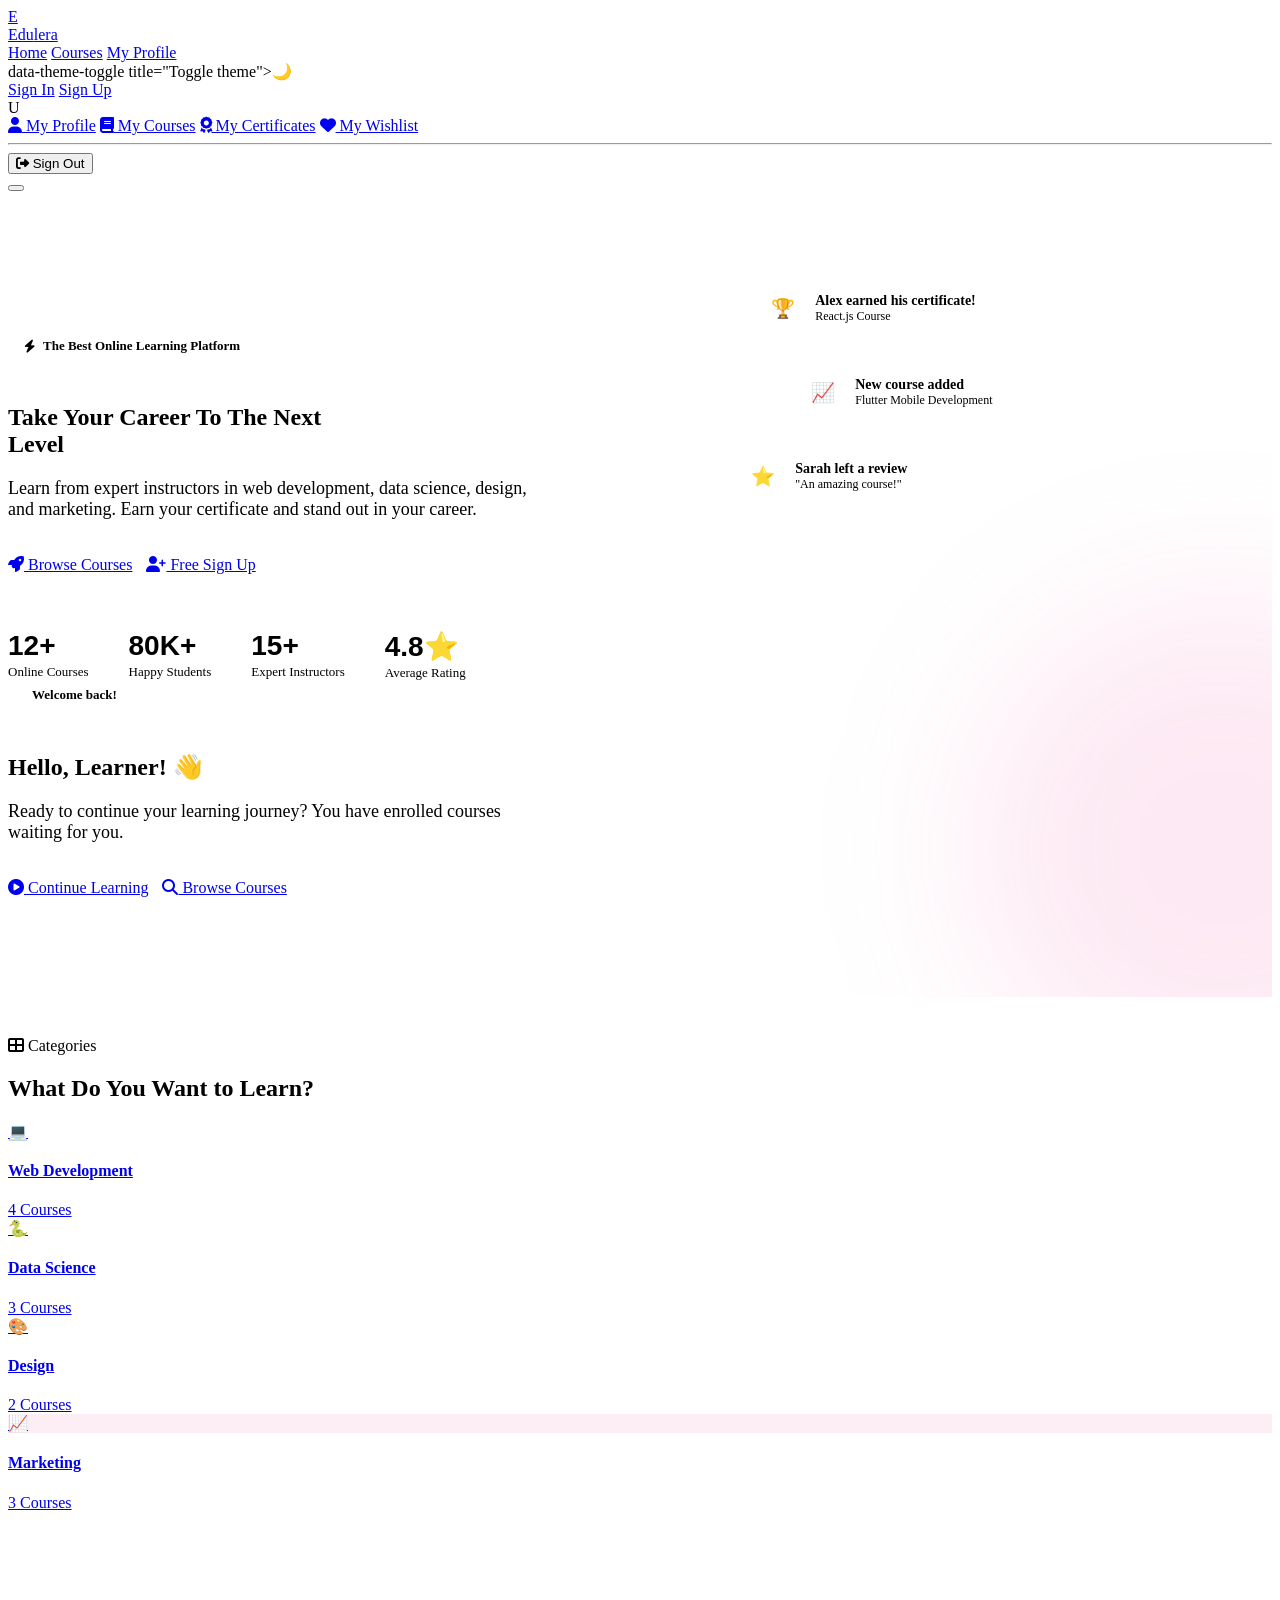
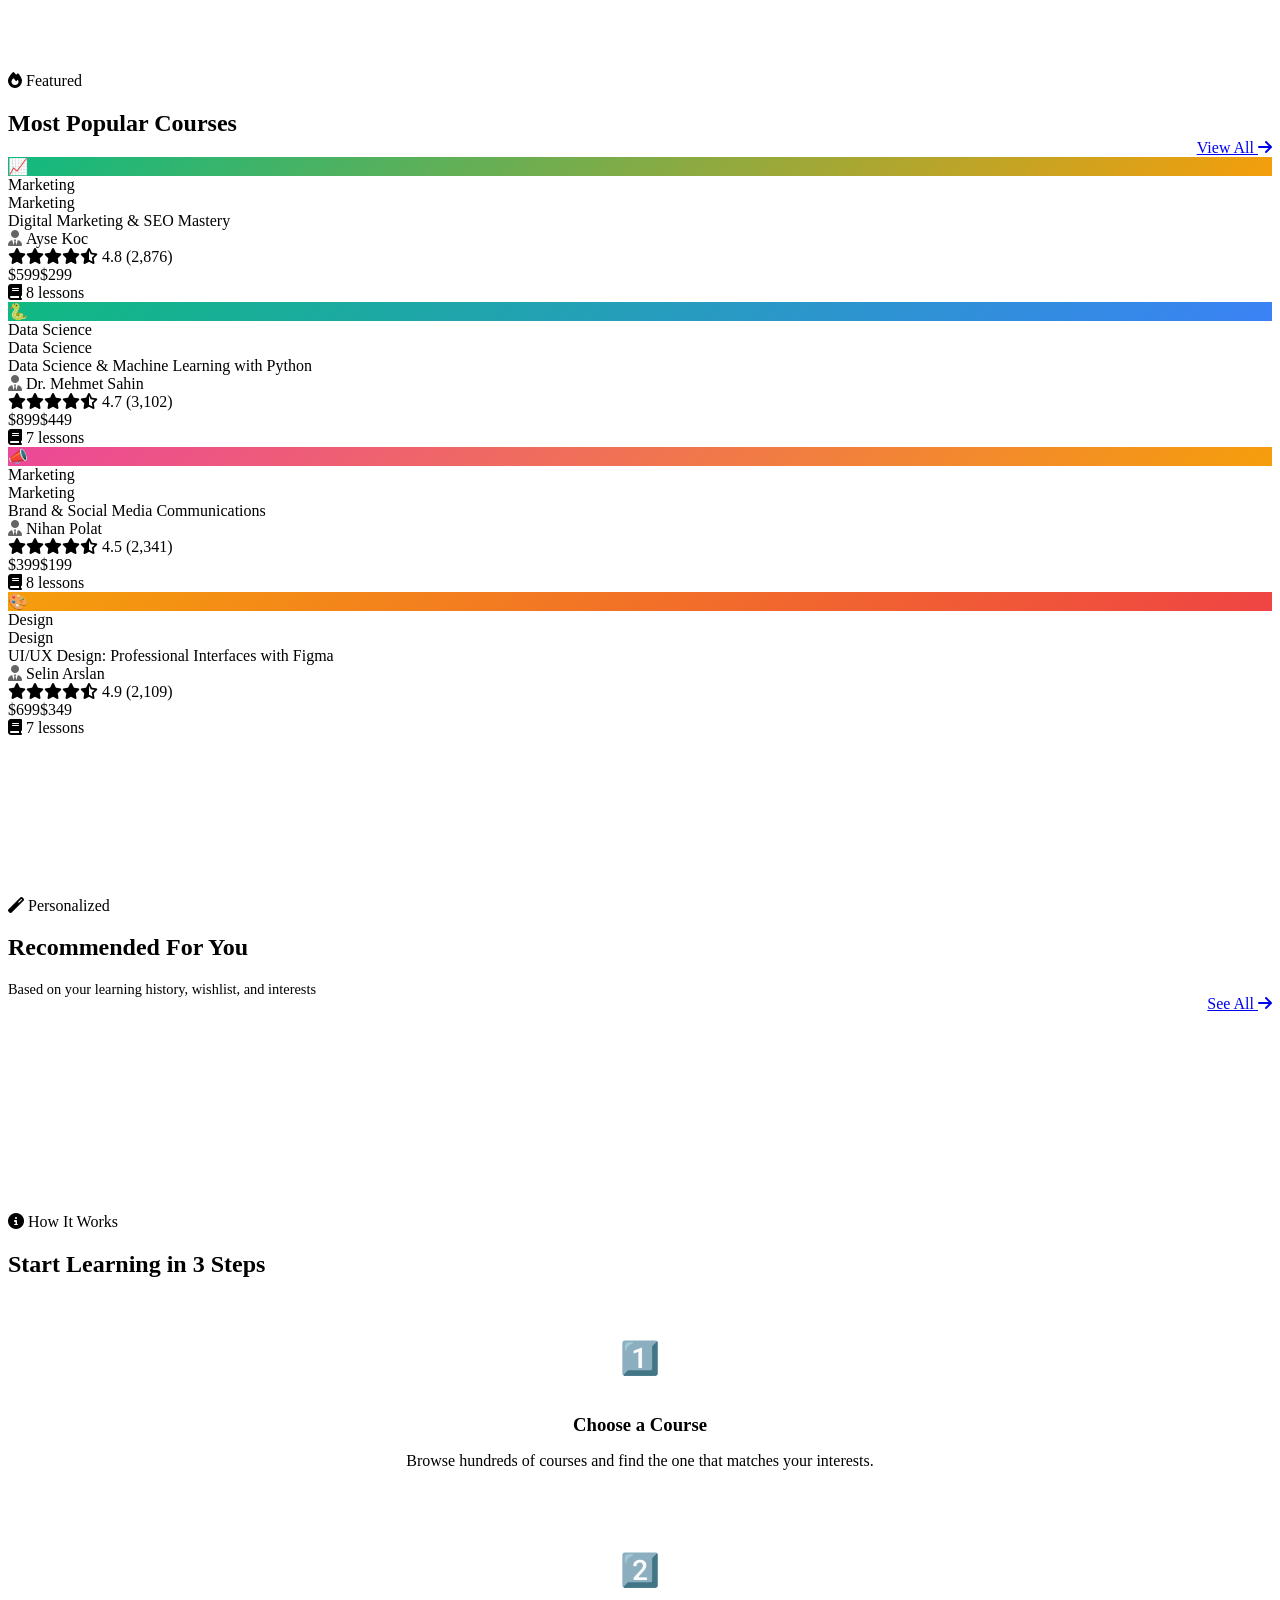
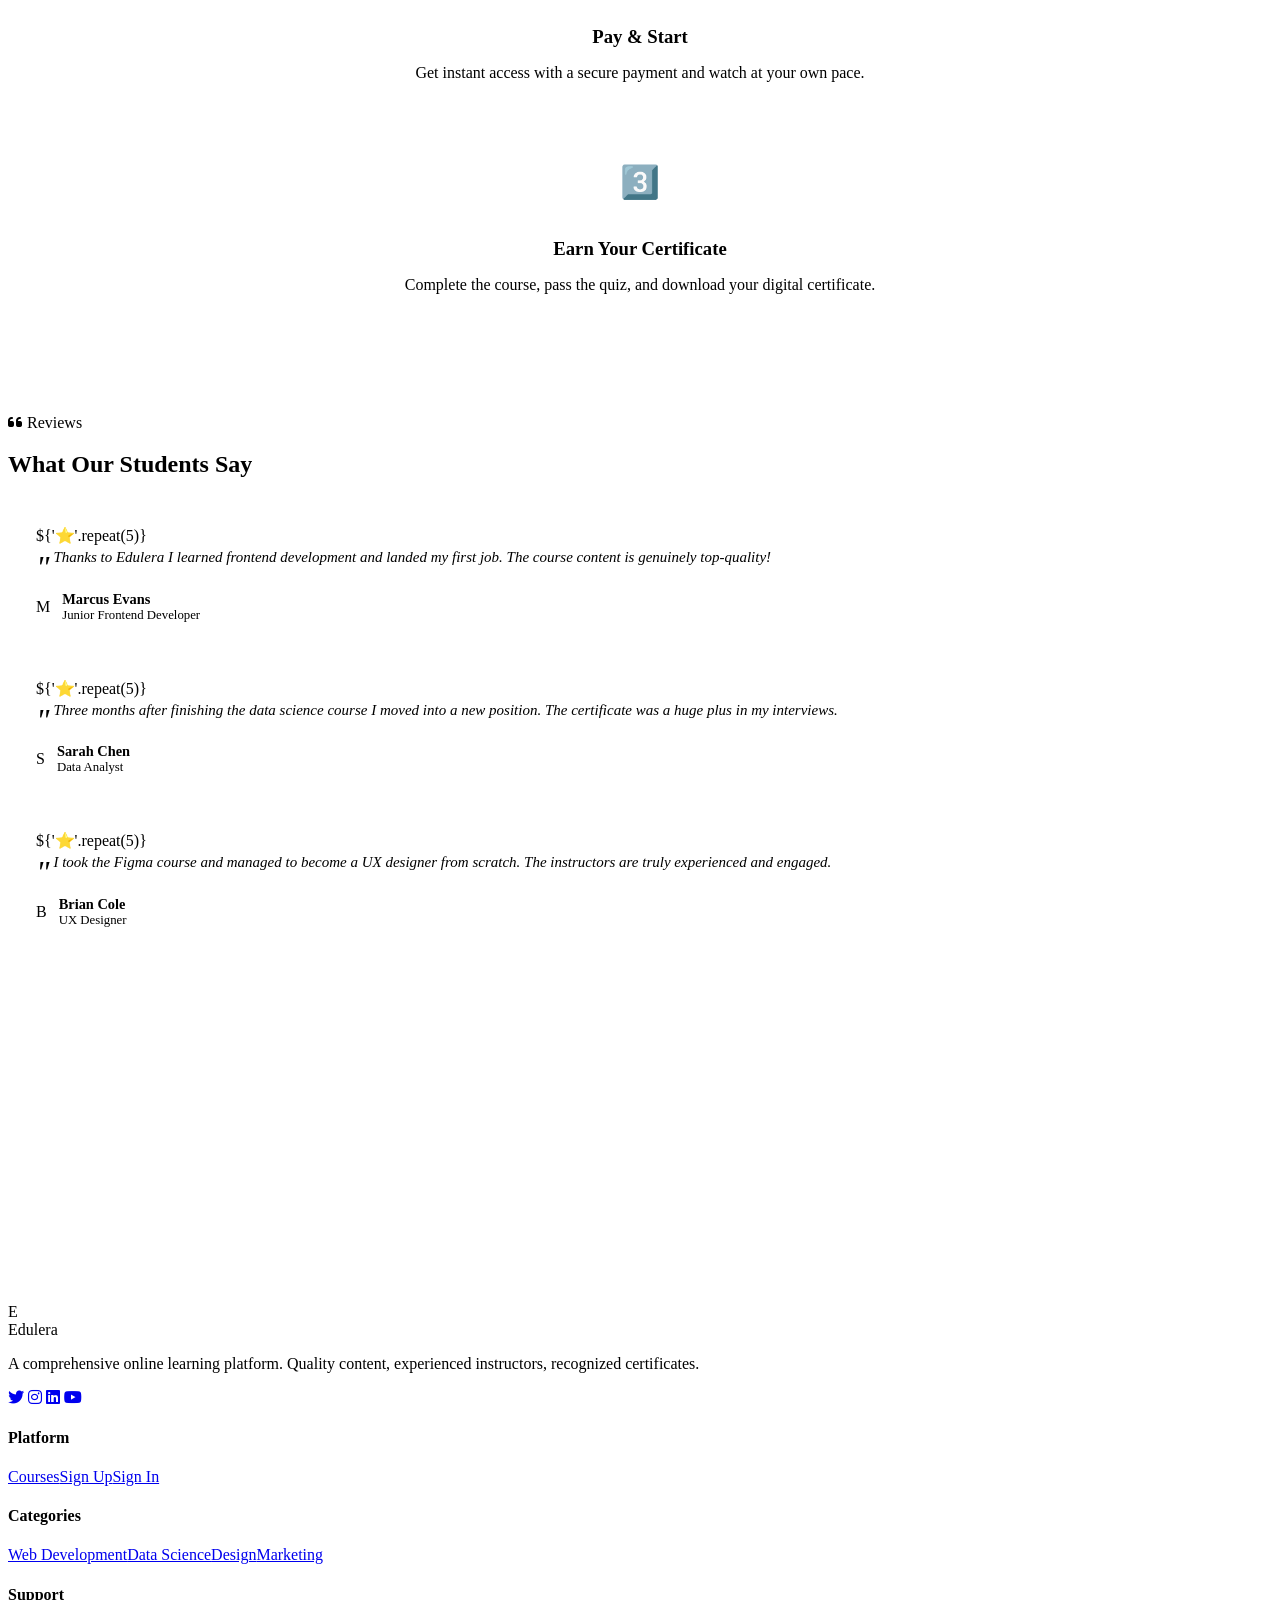
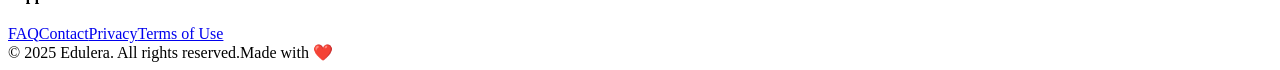
==== index.html @ 3b589ce9 "updatee" ====
﻿<!DOCTYPE html>
<html lang="en">

<head>
  <meta charset="UTF-8">
  <meta name="viewport" content="width=device-width,initial-scale=1">
  <title>Edulera — Online Learning Platform</title>
  <meta name="description"
    content="Discover thousands of online courses on Edulera. Web development, data science, design, and more.">
  <link rel="stylesheet" href="css/global.css">
  <link rel="stylesheet" href="css/components.css">
  <link rel="stylesheet" href="css/pages.css">
  <link rel="stylesheet" href="https://cdnjs.cloudflare.com/ajax/libs/font-awesome/6.5.0/css/all.min.css">
  <script src="js/theme.js"></script>
</head>

<body>
  <!-- NAVBAR -->
  <nav class="navbar">
    <div class="navbar-inner">
      <a href="index.html" class="navbar-logo">
        <div class="navbar-logo-icon">E</div><span class="navbar-logo-text">Edu<span>lera</span></span>
      </a>
      <div class="navbar-links" id="navbar-links">
        <a href="index.html" class="active">Home</a>
        <a href="catalog.html">Courses</a>
        <a href="profile.html">My Profile</a>
      </div>
      <div class="navbar-actions">
        <button class="nav-wishlist-btn" id="nav-wishlist-btn" title="My Wishlist" onclick="location.href='profile.html#wishlist'" style="display:none">
                        <i class="fas fa-heart"></i>
                        <span class="nav-wishlist-count" id="nav-wishlist-count">0</span>
                    </button>
                 data-theme-toggle title="Toggle theme"><span
            class="theme-toggle-icon">🌙</span></button>
        <div id="nav-guest" class="flex gap-2">
          <a href="login.html" class="btn btn-ghost btn-sm">Sign In</a>
          <a href="register.html" class="btn btn-primary btn-sm">Sign Up</a>
        </div>
        <div id="nav-user" class="hidden relative">
          <div class="navbar-avatar" id="nav-avatar-wrap"><span id="nav-avatar-text">U</span></div>
          <div class="navbar-dropdown" id="nav-dropdown">
            <a href="profile.html"><i class="fas fa-user"></i> My Profile</a>
            <a href="profile.html"><i class="fas fa-book"></i> My Courses</a>
            <a href="profile.html"><i class="fas fa-award"></i> My Certificates</a>
            <a href="profile.html#wishlist"><i class="fas fa-heart"></i> My Wishlist</a>
            <hr>
            <button id="nav-logout"><i class="fas fa-sign-out-alt"></i> Sign Out</button>
          </div>
        </div>
        <button class="hamburger" id="hamburger"><span></span><span></span><span></span></button>
      </div>
    </div>
  </nav>

  <!-- HERO -->
  <section class="hero hero-gradient">
    <div class="hero-bg-1"></div>
    <div class="hero-bg-2"></div>
    <div class="container">
      <!-- Guest hero -->
      <div class="hero-content animate-fadeInUp" id="hero-guest">
        <div class="hero-badge"><i class="fas fa-bolt"></i> The Best Online Learning Platform</div>
        <h1>Take Your Career <span class="text-gradient">To The Next</span><br>Level</h1>
        <p>Learn from expert instructors in web development, data science, design, and marketing.
          Earn your certificate and stand out in your career.</p>
        <div class="hero-actions">
          <a href="catalog.html" class="btn btn-primary btn-xl"><i class="fas fa-rocket"></i> Browse Courses</a>
          <a href="register.html" class="btn btn-outline btn-xl"><i class="fas fa-user-plus"></i> Free Sign Up</a>
        </div>
        <div class="hero-stats">
          <div class="hero-stat-item">
            <div class="hero-stat-num">12+</div>
            <div class="hero-stat-label">Online Courses</div>
          </div>
          <div class="hero-stat-item">
            <div class="hero-stat-num">80K+</div>
            <div class="hero-stat-label">Happy Students</div>
          </div>
          <div class="hero-stat-item">
            <div class="hero-stat-num">15+</div>
            <div class="hero-stat-label">Expert Instructors</div>
          </div>
          <div class="hero-stat-item">
            <div class="hero-stat-num">4.8⭐</div>
            <div class="hero-stat-label">Average Rating</div>
          </div>
        </div>
      </div>
      <!-- Logged-in user dashboard hero -->
      <div class="hero-content animate-fadeInUp hidden" id="hero-user">
        <div class="hero-badge"><i class="fas fa-hand-wave"></i> Welcome back!</div>
        <h1>Hello, <span class="text-gradient" id="hero-user-name">Learner</span>! 👋</h1>
        <p id="hero-user-subtitle">Ready to continue your learning journey? You have enrolled courses waiting for you.</p>
        <div class="hero-actions">
          <a href="profile.html" class="btn btn-primary btn-xl"><i class="fas fa-play-circle"></i> Continue Learning</a>
          <a href="catalog.html" class="btn btn-outline btn-xl"><i class="fas fa-search"></i> Browse Courses</a>
        </div>
        <!-- Continue learning strip -->
        <div id="continue-learning-strip" style="display:none;margin-top:32px;background:rgba(255,255,255,0.06);border:1px solid rgba(255,255,255,0.12);border-radius:var(--radius-lg);padding:16px 20px">
          <div style="font-size:.8rem;font-weight:700;color:rgba(255,255,255,.6);text-transform:uppercase;letter-spacing:1px;margin-bottom:12px"><i class="fas fa-history"></i> Continue Where You Left Off</div>
          <div id="continue-learning-list" style="display:flex;gap:12px;flex-wrap:wrap"></div>
        </div>
      </div>
      <div class="hero-visual">
        <div class="hero-card-float glass animate-float" style="margin-left:40px">
          <div class="hcf-icon" style="background:var(--success-soft)">🏆</div>
          <div>
            <div class="hcf-title">Alex earned his certificate!</div>
            <div class="hcf-sub">React.js Course</div>
          </div>
        </div>
        <div class="hero-card-float glass" style="margin-left:80px">
          <div class="hcf-icon" style="background:var(--accent-soft)">📈</div>
          <div>
            <div class="hcf-title">New course added</div>
            <div class="hcf-sub">Flutter Mobile Development</div>
          </div>
        </div>
        <div class="hero-card-float glass" style="margin-left:20px">
          <div class="hcf-icon" style="background:var(--warning-soft)">⭐</div>
          <div>
            <div class="hcf-title">Sarah left a review</div>
            <div class="hcf-sub">"An amazing course!"</div>
          </div>
        </div>
      </div>
    </div>
  </section>

  <!-- CATEGORIES -->
  <section style="padding:40px 0 80px">
    <div class="container">
      <div class="section-header center">
        <div class="section-label"><i class="fas fa-th-large"></i> Categories</div>
        <h2 class="section-title">What Do You Want to Learn?</h2>
      </div>
      <div class="grid-4">
        <a href="catalog.html?cat=Web+Development" class="cat-card">
          <div class="cat-icon" style="background:var(--info-soft)">💻</div>
          <h4>Web Development</h4>
          <span>4 Courses</span>
        </a>
        <a href="catalog.html?cat=Data+Science" class="cat-card">
          <div class="cat-icon" style="background:var(--success-soft)">🐍</div>
          <h4>Data Science</h4>
          <span>3 Courses</span>
        </a>
        <a href="catalog.html?cat=Design" class="cat-card">
          <div class="cat-icon" style="background:var(--warning-soft)">🎨</div>
          <h4>Design</h4>
          <span>2 Courses</span>
        </a>
        <a href="catalog.html?cat=Marketing" class="cat-card">
          <div class="cat-icon" style="background:rgba(219,39,119,0.08)">📈</div>
          <h4>Marketing</h4>
          <span>3 Courses</span>
        </a>
      </div>
    </div>
  </section>

  <!-- FEATURED COURSES -->
  <section style="background:var(--bg-secondary);padding:80px 0">
    <div class="container">
      <div class="section-header"
        style="display:flex;justify-content:space-between;align-items:flex-end;flex-wrap:wrap;gap:16px">
        <div>
          <div class="section-label"><i class="fas fa-fire"></i> Featured</div>
          <h2 class="section-title">Most Popular Courses</h2>
        </div>
        <a href="catalog.html" class="btn btn-outline">View All <i class="fas fa-arrow-right"></i></a>
      </div>
      <div class="grid-4" id="featured-grid"></div>
    </div>
  </section>

  <!-- RECOMMENDATIONS (only logged in) -->
  <section id="rec-section" class="hidden" style="background:var(--bg-secondary);padding:80px 0">
    <div class="container">
      <div class="section-header" style="display:flex;justify-content:space-between;align-items:flex-end;flex-wrap:wrap;gap:16px;margin-bottom:40px">
        <div>
          <div class="section-label"><i class="fas fa-magic"></i> Personalized</div>
          <h2 class="section-title">Recommended For You</h2>
          <p style="font-size:.9rem;color:var(--text-muted);margin-top:4px">Based on your learning history, wishlist, and interests</p>
        </div>
        <a href="profile.html#recs" class="btn btn-outline">See All <i class="fas fa-arrow-right"></i></a>
      </div>
      <div class="grid-3" id="rec-grid"></div>
    </div>
  </section>

  <!-- HOW IT WORKS -->
  <section style="background:var(--bg-secondary);padding:80px 0">
    <div class="container">
      <div class="section-header center">
        <div class="section-label"><i class="fas fa-info-circle"></i> How It Works</div>
        <h2 class="section-title">Start Learning in 3 Steps</h2>
      </div>
      <div class="grid-3">
        <div style="text-align:center;padding:24px">
          <div
            style="width:72px;height:72px;border-radius:var(--radius-xl);background:var(--accent-soft);display:flex;align-items:center;justify-content:center;font-size:2rem;margin:0 auto 20px">
            1️⃣</div>
          <h3 style="margin-bottom:8px">Choose a Course</h3>
          <p>Browse hundreds of courses and find the one that matches your interests.</p>
        </div>
        <div style="text-align:center;padding:24px">
          <div
            style="width:72px;height:72px;border-radius:var(--radius-xl);background:var(--success-soft);display:flex;align-items:center;justify-content:center;font-size:2rem;margin:0 auto 20px">
            2️⃣</div>
          <h3 style="margin-bottom:8px">Pay &amp; Start</h3>
          <p>Get instant access with a secure payment and watch at your own pace.</p>
        </div>
        <div style="text-align:center;padding:24px">
          <div
            style="width:72px;height:72px;border-radius:var(--radius-xl);background:var(--warning-soft);display:flex;align-items:center;justify-content:center;font-size:2rem;margin:0 auto 20px">
            3️⃣</div>
          <h3 style="margin-bottom:8px">Earn Your Certificate</h3>
          <p>Complete the course, pass the quiz, and download your digital certificate.</p>
        </div>
      </div>
    </div>
  </section>

  <!-- TESTIMONIALS -->
  <section>
    <div class="container">
      <div class="section-header center">
        <div class="section-label"><i class="fas fa-quote-left"></i> Reviews</div>
        <h2 class="section-title">What Our Students Say</h2>
      </div>
      <div class="grid-3">
        <div class="testimonial-card">
          <div class="stars mb-4">${'⭐'.repeat(5)}</div>
          <div class="testimonial-text">Thanks to Edulera I learned frontend development and landed my first job. The course content is genuinely top-quality!</div>
          <div class="testimonial-author">
            <div class="avatar avatar-sm" style="background:linear-gradient(135deg,var(--accent-600),var(--accent-400))">M</div>
            <div>
              <div class="testimonial-name">Marcus Evans</div>
              <div class="testimonial-role">Junior Frontend Developer</div>
            </div>
          </div>
        </div>
        <div class="testimonial-card">
          <div class="stars mb-4">${'⭐'.repeat(5)}</div>
          <div class="testimonial-text">Three months after finishing the data science course I moved into a new position. The certificate was a huge plus in my interviews.</div>
          <div class="testimonial-author">
            <div class="avatar avatar-sm" style="background:linear-gradient(135deg,var(--success),var(--info))">S</div>
            <div>
              <div class="testimonial-name">Sarah Chen</div>
              <div class="testimonial-role">Data Analyst</div>
            </div>
          </div>
        </div>
        <div class="testimonial-card">
          <div class="stars mb-4">${'⭐'.repeat(5)}</div>
          <div class="testimonial-text">I took the Figma course and managed to become a UX designer from scratch. The instructors are truly experienced and engaged.</div>
          <div class="testimonial-author">
            <div class="avatar avatar-sm" style="background:linear-gradient(135deg,var(--warning),var(--danger))">B</div>
            <div>
              <div class="testimonial-name">Brian Cole</div>
              <div class="testimonial-role">UX Designer</div>
            </div>
          </div>
        </div>
      </div>
    </div>
  </section>

  <!-- CTA -->
  <div class="container">
    <div class="cta-section">
      <h2>Start Learning Today!</h2>
      <p>Sign up for free and explore courses tailored to your interests.</p>
      <div style="display:flex;gap:16px;justify-content:center;flex-wrap:wrap">
        <a href="register.html" class="btn btn-ghost btn-lg"><i class="fas fa-user-plus"></i> Free Sign Up</a>
        <a href="catalog.html" class="btn btn-lg"
          style="background:rgba(255,255,255,0.2);color:#fff;border:2px solid rgba(255,255,255,0.4)"><i
            class="fas fa-search"></i> Browse Courses</a>
      </div>
    </div>
  </div>

  <!-- FOOTER -->
  <footer>
    <div class="container">
      <div class="footer-grid">
        <div class="footer-brand">
          <div class="footer-logo">
            <div class="footer-logo-icon">E</div>
            <div class="footer-logo-text">Edu<span>lera</span></div>
          </div>
          <p>A comprehensive online learning platform. Quality content, experienced instructors, recognized certificates.</p>
          <div class="footer-social">
            <a href="#"><i class="fab fa-twitter"></i></a>
            <a href="#"><i class="fab fa-instagram"></i></a>
            <a href="#"><i class="fab fa-linkedin"></i></a>
            <a href="#"><i class="fab fa-youtube"></i></a>
          </div>
        </div>
        <div class="footer-col">
          <h4>Platform</h4><a href="catalog.html">Courses</a><a href="register.html">Sign Up</a><a
            href="login.html">Sign In</a>
        </div>
        <div class="footer-col">
          <h4>Categories</h4><a href="catalog.html">Web Development</a><a href="catalog.html">Data Science</a><a
            href="catalog.html">Design</a><a href="catalog.html">Marketing</a>
        </div>
        <div class="footer-col">
          <h4>Support</h4><a href="#">FAQ</a><a href="#">Contact</a><a href="#">Privacy</a><a href="#">Terms of Use</a>
        </div>
      </div>
      <div class="footer-bottom"><span>© 2025 Edulera. All rights reserved.</span><span>Made with ❤️</span></div>
    </div>
  </footer>

  <script src="js/data.js"></script>
  <script src="js/auth.js"></script>
  <script>
    document.addEventListener('DOMContentLoaded', function () {
      LHAuth.initNavbar();
      const user = LHAuth.getCurrentUser();
      const courses = LHData.getAllCourses();

      // ── Hero: personalized vs guest ──────────────────────────────────
      const heroGuest = document.getElementById('hero-guest');
      const heroUser  = document.getElementById('hero-user');
      if (user && heroGuest && heroUser) {
        heroGuest.classList.add('hidden');
        heroUser.classList.remove('hidden');
        const nameEl = document.getElementById('hero-user-name');
        if (nameEl) nameEl.textContent = user.name.split(' ')[0];
        const enrolled = LHData.getEnrollments(user.id);
        const subEl = document.getElementById('hero-user-subtitle');
        if (subEl) {
          if (enrolled.length > 0) {
            subEl.textContent = `You have ${enrolled.length} enrolled course${enrolled.length > 1 ? 's' : ''}. Keep up the great work!`;
          } else {
            subEl.textContent = 'Start your learning journey — browse our courses and enroll today!';
          }
        }
        // Continue learning strip
        if (enrolled.length > 0) {
          const strip = document.getElementById('continue-learning-strip');
          const list  = document.getElementById('continue-learning-list');
          if (strip && list) {
            strip.style.display = '';
            const recentEnrolled = enrolled.slice(0, 3).map(cid => LHData.getCourse(cid)).filter(Boolean);
            list.innerHTML = recentEnrolled.map(c => {
              const prog = LHData.getProgress(user.id, c.id);
              const pct  = prog && c.lessons.length ? Math.round(prog.completedLessons.length / c.lessons.length * 100) : 0;
              return `<a href="player.html?id=${c.id}" style="display:flex;align-items:center;gap:10px;background:rgba(255,255,255,.08);border:1px solid rgba(255,255,255,.12);border-radius:var(--radius-md);padding:10px 14px;text-decoration:none;color:inherit;flex:1;min-width:180px;max-width:260px;transition:background .2s" onmouseover="this.style.background='rgba(255,255,255,.14)'" onmouseout="this.style.background='rgba(255,255,255,.08)'">
                <div style="width:38px;height:38px;border-radius:var(--radius-sm);background:${c.gradient};display:flex;align-items:center;justify-content:center;font-size:1.2rem;flex-shrink:0">${c.emoji}</div>
                <div style="flex:1;min-width:0">
                  <div style="font-size:.8rem;font-weight:700;white-space:nowrap;overflow:hidden;text-overflow:ellipsis">${c.title}</div>
                  <div style="margin-top:5px;height:4px;background:rgba(255,255,255,.15);border-radius:99px">
                    <div style="width:${pct}%;height:100%;background:var(--success);border-radius:99px"></div>
                  </div>
                  <div style="font-size:.7rem;color:rgba(255,255,255,.5);margin-top:3px">${pct}% complete</div>
                </div>
              </a>`;
            }).join('');
          }
        }
      }

      // ── Featured courses (top 4 by students) ───────────────────────
      const featured = [...courses].sort((a, b) => b.students - a.students).slice(0, 4);
      const grid = document.getElementById('featured-grid');
      if (grid) grid.innerHTML = featured.map(c => `
    <div class="card course-card" onclick="location.href='course-detail.html?id=${c.id}'" style="cursor:pointer">
      <div class="course-card-thumb">
        <div class="course-card-thumb-grad" style="background:${c.gradient}">${c.emoji}</div>
        <span class="course-card-badge">${c.category}</span>
      </div>
      <div class="course-card-body">
        <div class="course-card-cat">${c.category}</div>
        <div class="course-card-title">${c.title}</div>
        <div class="course-card-instructor"><i class="fas fa-user-tie" style="margin-right:4px;opacity:.6"></i>${c.instructor}</div>
        <div class="rating-row mt-2">
          <span class="stars">${LHData.starHTML(c.rating)}</span>
          <span class="rating-val">${c.rating}</span>
          <span class="rating-count">(${c.ratingCount.toLocaleString('en')})</span>
        </div>
        <div class="course-card-footer">
          <div class="course-card-price"><span class="old-price">$${c.oldPrice}</span>$${c.price}</div>
          <div class="badge badge-accent"><i class="fas fa-book"></i> ${c.lessons.length} lessons</div>
        </div>
      </div>
    </div>`).join('');

      // ── Recommendations — FR-15 ─────────────────────────────────────
      const recSection = document.getElementById('rec-section');
      const recGrid = document.getElementById('rec-grid');
      if (user && recSection && recGrid) {
        const recs = LHData.getRecommendations(user.id).slice(0, 3);
        if (recs.length) {
          recSection.classList.remove('hidden');
          recGrid.innerHTML = recs.map(c => `
        <div class="card course-card" onclick="location.href='course-detail.html?id=${c.id}'" style="cursor:pointer">
          <div class="course-card-thumb">
            <div class="course-card-thumb-grad" style="background:${c.gradient}">${c.emoji}</div>
            <span class="course-card-badge">${c.category}</span>
          </div>
          <div class="course-card-body">
            <div class="course-card-cat">${c.category}</div>
            <div class="course-card-title">${c.title}</div>
            <div class="course-card-instructor"><i class="fas fa-user-tie" style="margin-right:4px;opacity:.6"></i>${c.instructor}</div>
            <div class="rating-row mt-2">
              <span class="stars">${LHData.starHTML(c.rating)}</span>
              <span class="rating-val">${c.rating}</span>
            </div>
            <div class="course-card-footer">
              <div class="course-card-price"><span class="old-price">$${c.oldPrice}</span>$${c.price}</div>
            </div>
            ${c._reason ? `<div class="rec-reason-tag"><i class="fas fa-magic"></i> ${c._reason}</div>` : ''}
          </div>
        </div>`).join('');
        }
      }

      // ── Nav wishlist badge ──────────────────────────────────────────
      if (user) {
        const wlCount = LHData.getWishlist(user.id).length;
        const wlBadge = document.getElementById('nav-wishlist-count');
        if (wlBadge && wlCount > 0) { wlBadge.textContent = wlCount; wlBadge.classList.add('show'); }
      }
    });
  </script>

</body>

</html>
---- css/pages.css ----
/* ============================================================
   PAGE STYLES — all pages combined
   ============================================================ */

/* ===== AUTH PAGES ===== */
.auth-page {
    min-height: 100vh;
    display: flex;
    align-items: center;
    justify-content: center;
    padding: 24px;
}

.auth-bg {
    position: fixed;
    inset: 0;
    z-index: -1;
    background: radial-gradient(ellipse 70% 70% at 20% 50%, var(--accent-glow) 0%, transparent 60%),
        radial-gradient(ellipse 60% 60% at 80% 80%, rgba(236, 72, 153, 0.15) 0%, transparent 60%),
        var(--bg-primary);
}

.auth-card {
    width: 100%;
    max-width: 460px;
    background: var(--bg-card);
    border: 1px solid var(--border-color);
    border-radius: var(--radius-xl);
    box-shadow: var(--shadow-xl);
    padding: 40px;
}

.auth-logo {
    display: flex;
    align-items: center;
    gap: 10px;
    text-decoration: none;
    margin-bottom: 32px;
    justify-content: center;
}

.auth-logo-icon {
    width: 42px;
    height: 42px;
    border-radius: 11px;
    background: linear-gradient(135deg, #6c2bff, #ec4899);
    display: flex;
    align-items: center;
    justify-content: center;
    color: #fff;
    font-weight: 800;
    font-size: 1.2rem;
}

.auth-logo-text {
    font-family: 'Poppins', sans-serif;
    font-weight: 800;
    font-size: 1.375rem;
    color: var(--text-primary);
}

.auth-logo-text span {
    color: var(--accent-500);
}

.auth-title {
    font-size: 1.625rem;
    text-align: center;
    margin-bottom: 6px;
}

.auth-subtitle {
    text-align: center;
    color: var(--text-muted);
    font-size: 0.9rem;
    margin-bottom: 32px;
}

.auth-form {
    display: flex;
    flex-direction: column;
    gap: 18px;
}

.auth-footer {
    text-align: center;
    margin-top: 20px;
    font-size: 0.875rem;
    color: var(--text-muted);
}

.auth-footer a {
    color: var(--accent-500);
    font-weight: 600;
}

.auth-divider {
    position: relative;
    text-align: center;
    margin: 4px 0;
}

.auth-divider::before {
    content: '';
    position: absolute;
    left: 0;
    right: 0;
    top: 50%;
    height: 1px;
    background: var(--border-color);
}

.auth-divider span {
    position: relative;
    background: var(--bg-card);
    padding: 0 12px;
    font-size: 0.8rem;
    color: var(--text-muted);
}

.interests-grid {
    display: grid;
    grid-template-columns: 1fr 1fr;
    gap: 8px;
}

.interest-chip {
    display: flex;
    align-items: center;
    gap: 8px;
    padding: 10px 14px;
    border: 1.5px solid var(--border-color);
    border-radius: var(--radius-md);
    cursor: pointer;
    transition: all 0.2s;
    font-size: 0.875rem;
    color: var(--text-secondary);
}

.interest-chip:hover {
    border-color: var(--accent-500);
    color: var(--accent-500);
    background: var(--accent-soft);
}

.interest-chip.selected,
.interest-chip input:checked~* {
    border-color: var(--accent-500);
    background: var(--accent-soft);
    color: var(--accent-500);
    font-weight: 600;
}

.interest-chip input {
    display: none;
}

/* ===== HERO (HOME) ===== */
.hero {
    padding: 140px 0 100px;
    position: relative;
    overflow: hidden;
}

.hero-bg-1 {
    position: absolute;
    top: -100px;
    left: -200px;
    width: 600px;
    height: 600px;
    border-radius: 50%;
    background: var(--accent-glow);
    filter: blur(80px);
}

.hero-bg-2 {
    position: absolute;
    bottom: -100px;
    right: -200px;
    width: 500px;
    height: 500px;
    border-radius: 50%;
    background: rgba(236, 72, 153, 0.12);
    filter: blur(80px);
}

.hero-content {
    position: relative;
    z-index: 1;
    max-width: 680px;
}

.hero-badge {
    display: inline-flex;
    align-items: center;
    gap: 8px;
    background: var(--accent-soft);
    border: 1px solid var(--accent-glow);
    border-radius: var(--radius-full);
    padding: 6px 16px;
    font-size: 0.8125rem;
    font-weight: 600;
    color: var(--accent-500);
    margin-bottom: 24px;
}

.hero h1 {
    margin-bottom: 20px;
}

.hero p {
    font-size: 1.125rem;
    max-width: 540px;
    margin-bottom: 36px;
}

.hero-actions {
    display: flex;
    gap: 14px;
    flex-wrap: wrap;
}

.hero-stats {
    display: flex;
    gap: 40px;
    margin-top: 56px;
}

.hero-stat-item {
    display: flex;
    flex-direction: column;
    gap: 2px;
}

.hero-stat-num {
    font-family: 'Poppins', sans-serif;
    font-size: 1.75rem;
    font-weight: 800;
    color: var(--text-primary);
}

.hero-stat-label {
    font-size: 0.8125rem;
    color: var(--text-muted);
}

.hero-visual {
    position: absolute;
    right: 0;
    top: 80px;
    width: 45%;
    z-index: 1;
    display: flex;
    flex-direction: column;
    gap: 12px;
}

.hero-card-float {
    background: var(--bg-card);
    border: 1px solid var(--border-color);
    border-radius: var(--radius-lg);
    padding: 16px 20px;
    box-shadow: var(--shadow-lg);
    display: flex;
    align-items: center;
    gap: 12px;
}

.hero-card-float .hcf-icon {
    width: 40px;
    height: 40px;
    border-radius: var(--radius-sm);
    display: flex;
    align-items: center;
    justify-content: center;
    font-size: 1.2rem;
    flex-shrink: 0;
}

.hero-card-float .hcf-title {
    font-size: 0.875rem;
    font-weight: 600;
    color: var(--text-primary);
}

.hero-card-float .hcf-sub {
    font-size: 0.75rem;
    color: var(--text-muted);
}

@media(max-width:900px) {
    .hero-visual {
        display: none
    }

    .hero {
        padding: 120px 0 60px
    }
}

/* ===== CATALOG ===== */
.catalog-layout {
    display: grid;
    grid-template-columns: 260px 1fr;
    gap: 32px;
    align-items: start;
}

.catalog-sidebar {
    position: sticky;
    top: 88px;
}

.catalog-sidebar .card {
    padding: 24px;
}

.sidebar-section {
    margin-bottom: 28px;
}

.sidebar-section:last-child {
    margin-bottom: 0;
}

.sidebar-title {
    font-size: 0.8125rem;
    font-weight: 700;
    text-transform: uppercase;
    letter-spacing: 1px;
    color: var(--text-muted);
    margin-bottom: 12px;
}

.filter-group {
    display: flex;
    flex-direction: column;
    gap: 8px;
}

.filter-btn {
    display: flex;
    align-items: center;
    justify-content: space-between;
    padding: 8px 12px;
    border-radius: var(--radius-sm);
    border: none;
    background: none;
    font-family: inherit;
    font-size: 0.875rem;
    color: var(--text-secondary);
    cursor: pointer;
    transition: all 0.2s;
    text-align: left;
    width: 100%;
}

.filter-btn:hover,
.filter-btn.active {
    background: var(--accent-soft);
    color: var(--accent-500);
}

.filter-btn .count {
    font-size: 0.75rem;
    color: var(--text-muted);
}

.filter-btn.active .count {
    color: var(--accent-400);
}

.price-slider {
    -webkit-appearance: none;
    appearance: none;
    width: 100%;
    height: 4px;
    border-radius: 2px;
    background: var(--border-color);
    outline: none;
    margin: 8px 0;
}

.price-slider::-webkit-slider-thumb {
    -webkit-appearance: none;
    appearance: none;
    width: 18px;
    height: 18px;
    border-radius: 50%;
    background: var(--accent-500);
    cursor: pointer;
    box-shadow: 0 0 0 3px var(--accent-glow);
}

.catalog-search {
    display: flex;
    gap: 12px;
    margin-bottom: 24px;
}

.catalog-search .form-input {
    flex: 1;
}

.catalog-toolbar {
    display: flex;
    align-items: center;
    justify-content: space-between;
    margin-bottom: 24px;
}

.catalog-count {
    font-size: 0.875rem;
    color: var(--text-muted);
}

.courses-grid {
    display: grid;
    grid-template-columns: repeat(auto-fill, minmax(280px, 1fr));
    gap: 24px;
}

.sort-select {
    padding: 8px 12px;
    border-radius: var(--radius-sm);
    border: 1px solid var(--border-color);
    background: var(--bg-secondary);
    color: var(--text-primary);
    font-size: 0.875rem;
    cursor: pointer;
    outline: none;
}

@media(max-width:900px) {
    .catalog-layout {
        grid-template-columns: 1fr
    }

    .catalog-sidebar {
        position: static
    }
}

/* ===== COURSE DETAIL ===== */
.detail-hero {
    padding: 120px 0 60px;
    background: var(--bg-secondary);
    border-bottom: 1px solid var(--border-color);
}

.detail-layout {
    display: grid;
    grid-template-columns: 1fr 360px;
    gap: 40px;
    align-items: start;
}

.detail-sidebar {
    position: sticky;
    top: 88px;
}

.detail-buy-card {
    background: var(--bg-card);
    border: 1px solid var(--border-color);
    border-radius: var(--radius-xl);
    box-shadow: var(--shadow-xl);
    overflow: hidden;
}

.detail-buy-thumb {
    aspect-ratio: 16/9;
    display: flex;
    align-items: center;
    justify-content: center;
    font-size: 4rem;
}

.detail-buy-body {
    padding: 24px;
}

.detail-price-big {
    font-family: 'Poppins', sans-serif;
    font-size: 2rem;
    font-weight: 800;
    color: var(--text-primary);
}

.detail-price-old {
    font-size: 1rem;
    text-decoration: line-through;
    color: var(--text-muted);
}

.what-learn {
    display: flex;
    flex-direction: column;
    gap: 10px;
    margin-top: 16px;
}

.what-learn li {
    display: flex;
    align-items: flex-start;
    gap: 10px;
    font-size: 0.9rem;
    color: var(--text-secondary);
}

.what-learn li i {
    color: var(--success);
    flex-shrink: 0;
    margin-top: 3px;
}

.curriculum-list {
    display: flex;
    flex-direction: column;
    gap: 4px;
    margin-top: 16px;
}

.lesson-row {
    display: flex;
    align-items: center;
    gap: 12px;
    padding: 12px 16px;
    border-radius: var(--radius-sm);
    background: var(--bg-elevated);
    transition: background 0.15s;
}

.lesson-row:hover {
    background: var(--border-color);
}

.lesson-row.locked .lesson-title {
    opacity: 0.5;
}

.lesson-num {
    font-size: 0.75rem;
    font-weight: 700;
    color: var(--text-muted);
    min-width: 20px;
}

.lesson-title {
    flex: 1;
    font-size: 0.9rem;
    color: var(--text-primary);
}

.lesson-lock {
    color: var(--text-muted);
    font-size: 0.8rem;
}

.lesson-duration {
    font-size: 0.75rem;
    color: var(--text-muted);
}

@media(max-width:900px) {
    .detail-layout {
        grid-template-columns: 1fr
    }

    .detail-sidebar {
        position: static
    }
}

/* ===== PLAYER ===== */
.player-layout {
    display: grid;
    grid-template-columns: 320px 1fr;
    min-height: calc(100vh - 68px);
}

.player-sidebar {
    background: var(--bg-secondary);
    border-right: 1px solid var(--border-color);
    display: flex;
    flex-direction: column;
    overflow-y: auto;
    position: sticky;
    top: 68px;
    height: calc(100vh - 68px);
}

.player-sidebar-title {
    padding: 20px 20px 12px;
    font-size: 0.875rem;
    font-weight: 700;
    text-transform: uppercase;
    letter-spacing: 1px;
    color: var(--text-muted);
    border-bottom: 1px solid var(--border-color);
}

.lesson-sidebar-item {
    display: flex;
    align-items: center;
    gap: 10px;
    padding: 14px 20px;
    border-bottom: 1px solid var(--border-light);
    cursor: pointer;
    transition: background 0.15s;
    border: none;
    background: none;
    font-family: inherit;
    text-align: left;
    width: 100%;
}

.lesson-sidebar-item:hover {
    background: var(--bg-elevated);
}

.lesson-sidebar-item.active {
    background: var(--accent-soft);
}

.lesson-sidebar-item.active .lsi-title {
    color: var(--accent-500);
}

.lsi-check {
    width: 22px;
    height: 22px;
    border-radius: 50%;
    border: 2px solid var(--border-color);
    display: flex;
    align-items: center;
    justify-content: center;
    flex-shrink: 0;
    font-size: 0.6rem;
    color: transparent;
    transition: all 0.2s;
}

.lsi-check.done {
    background: var(--success);
    border-color: var(--success);
    color: #fff;
}

.lsi-title {
    font-size: 0.875rem;
    color: var(--text-secondary);
    flex: 1;
    line-height: 1.4;
}

.lsi-num {
    font-size: 0.7rem;
    color: var(--text-muted);
}

.player-main {
    display: flex;
    flex-direction: column;
    padding: 32px;
    gap: 24px;
}

.player-video {
    aspect-ratio: 16/9;
    background: var(--bg-card);
    border-radius: var(--radius-lg);
    border: 1px solid var(--border-color);
    display: flex;
    align-items: center;
    justify-content: center;
    flex-direction: column;
    gap: 16px;
    overflow: hidden;
}

.player-video-icon {
    font-size: 3.5rem;
    opacity: 0.3;
}

.player-video-label {
    font-size: 1.125rem;
    font-weight: 600;
    color: var(--text-muted);
}

.player-content-card {
    background: var(--bg-card);
    border: 1px solid var(--border-color);
    border-radius: var(--radius-lg);
    padding: 28px;
}

.player-nav {
    display: flex;
    gap: 12px;
    align-items: center;
    justify-content: space-between;
    flex-wrap: wrap;
}

@media(max-width:768px) {
    .player-layout {
        grid-template-columns: 1fr;
        grid-template-rows: auto 1fr
    }

    .player-sidebar {
        position: static;
        height: auto;
        max-height: 260px
    }
}

/* ===== QUIZ ===== */
.quiz-page {
    min-height: 100vh;
    padding: 100px 0 40px;
}

.quiz-card {
    background: var(--bg-card);
    border: 1px solid var(--border-color);
    border-radius: var(--radius-xl);
    box-shadow: var(--shadow-lg);
    padding: 40px;
    max-width: 700px;
    margin: 0 auto;
}

.quiz-header {
    display: flex;
    justify-content: space-between;
    align-items: center;
    margin-bottom: 32px;
}

.quiz-progress-text {
    font-size: 0.875rem;
    color: var(--text-muted);
    font-weight: 600;
}

.quiz-timer {
    display: flex;
    align-items: center;
    gap: 6px;
    font-size: 0.9rem;
    font-weight: 700;
    color: var(--accent-500);
}

.quiz-timer.danger {
    color: var(--danger);
}

.question-text {
    font-size: 1.125rem;
    font-weight: 600;
    color: var(--text-primary);
    margin-bottom: 24px;
    line-height: 1.5;
}

.quiz-options {
    display: flex;
    flex-direction: column;
    gap: 10px;
}

.quiz-option {
    display: flex;
    align-items: center;
    gap: 14px;
    padding: 14px 18px;
    border: 1.5px solid var(--border-color);
    border-radius: var(--radius-md);
    cursor: pointer;
    transition: all 0.2s;
    user-select: none;
}

.quiz-option:hover {
    border-color: var(--accent-400);
    background: var(--accent-soft);
}

.quiz-option.selected {
    border-color: var(--accent-500);
    background: var(--accent-soft);
}

.quiz-option.correct {
    border-color: var(--success);
    background: var(--success-soft);
}

.quiz-option.wrong {
    border-color: var(--danger);
    background: var(--danger-soft);
}

.quiz-option-letter {
    width: 28px;
    height: 28px;
    border-radius: 50%;
    background: var(--bg-elevated);
    display: flex;
    align-items: center;
    justify-content: center;
    font-size: 0.75rem;
    font-weight: 700;
    flex-shrink: 0;
}

.quiz-option.selected .quiz-option-letter {
    background: var(--accent-500);
    color: #fff;
}

.quiz-fill-input {
    width: 100%;
    padding: 14px 18px;
    border: 1.5px solid var(--border-color);
    border-radius: var(--radius-md);
    background: var(--bg-secondary);
    color: var(--text-primary);
    font-size: 1rem;
    outline: none;
    transition: border-color 0.2s;
}

.quiz-fill-input:focus {
    border-color: var(--accent-500);
}

.quiz-result {
    text-align: center;
    padding: 40px 0;
}

.quiz-result-score {
    font-family: 'Poppins', sans-serif;
    font-size: 4rem;
    font-weight: 800;
    line-height: 1;
    margin-bottom: 8px;
}

.quiz-result-score.pass {
    color: var(--success);
}

.quiz-result-score.fail {
    color: var(--danger);
}

/* ===== CERTIFICATE ===== */
.cert-page {
    min-height: 100vh;
    padding: 100px 0 40px;
}

.cert-card {
    max-width: 800px;
    margin: 0 auto;
    background: var(--bg-card);
    border-radius: var(--radius-xl);
    box-shadow: var(--shadow-xl);
    overflow: hidden;
    border: 1px solid var(--border-color);
}

.cert-header-bar {
    height: 10px;
    background: linear-gradient(90deg, var(--accent-600), #ec4899, var(--accent-400));
}

.cert-body {
    padding: 56px 64px;
    text-align: center;
    position: relative;
}

.cert-logo {
    display: flex;
    align-items: center;
    gap: 12px;
    justify-content: center;
    margin-bottom: 40px;
}

.cert-logo-icon {
    width: 48px;
    height: 48px;
    border-radius: 12px;
    background: linear-gradient(135deg, #6c2bff, #ec4899);
    display: flex;
    align-items: center;
    justify-content: center;
    color: #fff;
    font-weight: 800;
    font-size: 1.5rem;
}

.cert-logo-text {
    font-family: 'Poppins', sans-serif;
    font-weight: 800;
    font-size: 1.5rem;
    color: var(--text-primary);
}

.cert-logo-text span {
    color: var(--accent-500);
}

.cert-type {
    font-size: 0.8rem;
    font-weight: 700;
    text-transform: uppercase;
    letter-spacing: 3px;
    color: var(--text-muted);
    margin-bottom: 16px;
}

.cert-title {
    font-size: 2rem;
    font-weight: 800;
    color: var(--text-primary);
    margin-bottom: 12px;
}

.cert-presented {
    font-size: 1rem;
    color: var(--text-muted);
    margin-bottom: 8px;
}

.cert-name {
    font-family: 'Poppins', sans-serif;
    font-size: 2.25rem;
    font-weight: 800;
    color: var(--accent-500);
    margin-bottom: 16px;
    font-style: italic;
}

.cert-course-label {
    font-size: 0.9rem;
    color: var(--text-muted);
    margin-bottom: 4px;
}

.cert-course {
    font-size: 1.375rem;
    font-weight: 700;
    color: var(--text-primary);
    margin-bottom: 32px;
}

.cert-meta {
    display: flex;
    justify-content: space-between;
    align-items: center;
    margin-top: 40px;
    padding-top: 24px;
    border-top: 1px solid var(--border-color);
}

.cert-meta-item {
    display: flex;
    flex-direction: column;
    gap: 4px;
    text-align: center;
}

.cert-meta-label {
    font-size: 0.7rem;
    text-transform: uppercase;
    letter-spacing: 1px;
    color: var(--text-muted);
}

.cert-meta-val {
    font-size: 0.875rem;
    font-weight: 700;
    color: var(--text-primary);
}

.cert-seal {
    width: 80px;
    height: 80px;
    border-radius: 50%;
    background: linear-gradient(135deg, var(--accent-600), #ec4899);
    display: flex;
    flex-direction: column;
    align-items: center;
    justify-content: center;
    color: #fff;
    font-size: 0.55rem;
    font-weight: 800;
    text-transform: uppercase;
    letter-spacing: 1px;
    text-align: center;
    line-height: 1.4;
}

.cert-seal i {
    font-size: 1.5rem;
}

@media print {
    .cert-actions {
        display: none;
    }

    .cert-card {
        box-shadow: none;
    }
}

/* ===== PROFILE ===== */
.profile-hero {
    background: var(--bg-secondary);
    border-bottom: 1px solid var(--border-color);
    padding: 100px 0 32px;
}

.profile-layout {
    display: grid;
    grid-template-columns: 280px 1fr;
    gap: 32px;
    align-items: start;
    margin-top: 32px;
}

.profile-sidebar {
    position: sticky;
    top: 88px;
}

.profile-card {
    background: var(--bg-card);
    border: 1px solid var(--border-color);
    border-radius: var(--radius-xl);
    padding: 28px;
    text-align: center;
}

.profile-avatar-wrap {
    position: relative;
    display: inline-block;
    margin-bottom: 16px;
}

.profile-nav {
    display: flex;
    flex-direction: column;
    gap: 4px;
    margin-top: 24px;
}

.profile-nav-btn {
    display: flex;
    align-items: center;
    gap: 10px;
    padding: 10px 14px;
    border-radius: var(--radius-sm);
    border: none;
    background: none;
    font-family: inherit;
    color: var(--text-secondary);
    font-size: 0.9rem;
    cursor: pointer;
    transition: all 0.2s;
    text-align: left;
    width: 100%;
}

.profile-nav-btn:hover,
.profile-nav-btn.active {
    background: var(--accent-soft);
    color: var(--accent-500);
}

.profile-section {
    background: var(--bg-card);
    border: 1px solid var(--border-color);
    border-radius: var(--radius-xl);
    padding: 32px;
}

.enrolled-course-item {
    display: flex;
    align-items: center;
    gap: 16px;
    padding: 16px 0;
    border-bottom: 1px solid var(--border-light);
}

.enrolled-thumb {
    width: 64px;
    height: 48px;
    border-radius: var(--radius-sm);
    display: flex;
    align-items: center;
    justify-content: center;
    font-size: 1.5rem;
    flex-shrink: 0;
}

.cert-list-item {
    display: flex;
    align-items: center;
    gap: 16px;
    padding: 16px;
    background: var(--bg-elevated);
    border-radius: var(--radius-md);
    border: 1px solid var(--border-light);
}

.cert-list-icon {
    width: 48px;
    height: 48px;
    border-radius: var(--radius-sm);
    background: linear-gradient(135deg, var(--accent-600), #ec4899);
    display: flex;
    align-items: center;
    justify-content: center;
    color: #fff;
    font-size: 1.3rem;
    flex-shrink: 0;
}

@media(max-width:900px) {
    .profile-layout {
        grid-template-columns: 1fr
    }

    .profile-sidebar {
        position: static
    }
}

/* ===== CHECKOUT ===== */
.checkout-page {
    min-height: 100vh;
    padding: 100px 0 40px;
}

.checkout-layout {
    display: grid;
    grid-template-columns: 1fr 360px;
    gap: 32px;
    align-items: start;
}

.checkout-card {
    background: var(--bg-card);
    border: 1px solid var(--border-color);
    border-radius: var(--radius-xl);
    padding: 32px;
}

.card-input {
    font-size: 1.25rem;
    letter-spacing: 4px;
    font-family: 'Courier New', monospace;
}

.payment-icons {
    display: flex;
    gap: 8px;
    margin-top: 8px;
}

.payment-icon {
    padding: 4px 10px;
    background: var(--bg-elevated);
    border-radius: 4px;
    font-size: 0.7rem;
    font-weight: 700;
    color: var(--text-muted);
    border: 1px solid var(--border-color);
}

.order-summary-item {
    display: flex;
    justify-content: space-between;
    align-items: center;
    padding: 12px 0;
    border-bottom: 1px solid var(--border-light);
    font-size: 0.9rem;
}

.order-total {
    display: flex;
    justify-content: space-between;
    align-items: center;
    padding: 16px 0 0;
    font-weight: 700;
    font-size: 1.1rem;
}

@media(max-width:900px) {
    .checkout-layout {
        grid-template-columns: 1fr
    }
}

/* ===== TESTIMONIAL ===== */
.testimonial-card {
    background: var(--bg-card);
    border: 1px solid var(--border-color);
    border-radius: var(--radius-lg);
    padding: 28px;
}

.testimonial-text {
    font-size: 0.9375rem;
    color: var(--text-secondary);
    font-style: italic;
    line-height: 1.7;
    margin-bottom: 20px;
}

.testimonial-text::before {
    content: '"';
    font-size: 2rem;
    color: var(--accent-400);
    line-height: 0;
    vertical-align: -0.5em;
    margin-right: 4px;
}

.testimonial-author {
    display: flex;
    align-items: center;
    gap: 12px;
}

.testimonial-name {
    font-weight: 600;
    font-size: 0.9rem;
    color: var(--text-primary);
}

.testimonial-role {
    font-size: 0.8rem;
    color: var(--text-muted);
}

/* ===== CTA BANNER ===== */
.cta-section {
    background: linear-gradient(135deg, var(--accent-600), var(--accent-400));
    padding: 64px 0;
    border-radius: var(--radius-xl);
    margin: 40px 24px;
    text-align: center;
}

.cta-section h2 {
    color: #fff;
    margin-bottom: 12px;
}

.cta-section p {
    color: rgba(255, 255, 255, 0.85);
    margin-bottom: 32px;
    font-size: 1.1rem;
}

.cta-section .btn-ghost {
    background: rgba(255, 255, 255, 0.15);
    border-color: rgba(255, 255, 255, 0.4);
    color: #fff;
}

.cta-section .btn-ghost:hover {
    background: rgba(255, 255, 255, 0.25);
}

/* ===================================================
   PANEL LAYOUT (Corporate + Admin)
   =================================================== */
.panel-layout {
    display: flex;
    min-height: 100vh;
}

/* ---- Sidebar ---- */
.panel-sidebar {
    width: 260px;
    flex-shrink: 0;
    background: var(--bg-secondary);
    border-right: 1px solid var(--border-color);
    display: flex;
    flex-direction: column;
    position: fixed;
    top: 0;
    left: 0;
    height: 100vh;
    z-index: 200;
    transition: transform 0.3s;
    overflow-y: auto;
}

.panel-sidebar.collapsed {
    transform: translateX(-100%);
}

.panel-logo {
    display: flex;
    align-items: center;
    gap: 12px;
    padding: 24px 20px;
    border-bottom: 1px solid var(--border-color);
}

.panel-logo-icon {
    width: 40px;
    height: 40px;
    border-radius: 10px;
    background: linear-gradient(135deg, #6c2bff, #ec4899);
    display: flex;
    align-items: center;
    justify-content: center;
    color: #fff;
    font-weight: 800;
    font-size: 1.1rem;
    flex-shrink: 0;
}

.panel-logo-text {
    font-family: 'Poppins', sans-serif;
    font-weight: 700;
    font-size: 1.05rem;
    color: var(--text-primary);
}

.panel-logo-sub {
    font-size: 0.7rem;
    color: var(--text-muted);
    margin-top: 1px;
}

.panel-nav {
    flex: 1;
    padding: 16px 12px;
    display: flex;
    flex-direction: column;
    gap: 4px;
}

.panel-nav-item {
    display: flex;
    align-items: center;
    gap: 12px;
    padding: 11px 14px;
    border-radius: var(--radius-md);
    border: none;
    background: none;
    font-family: inherit;
    font-size: 0.875rem;
    font-weight: 500;
    color: var(--text-secondary);
    cursor: pointer;
    transition: all 0.2s;
    text-align: left;
    width: 100%;
    position: relative;
}

.panel-nav-item i {
    width: 18px;
    text-align: center;
    font-size: 1rem;
}

.panel-nav-item span { flex: 1; }

.panel-nav-item:hover {
    background: var(--bg-elevated);
    color: var(--text-primary);
}

.panel-nav-item.active {
    background: var(--accent-soft);
    color: var(--accent-500);
    font-weight: 600;
}

.admin-sidebar .panel-nav-item.active {
    background: rgba(239, 68, 68, 0.08);
    color: #ef4444;
}

.nav-badge {
    background: var(--danger);
    color: #fff;
    font-size: 0.65rem;
    font-weight: 700;
    border-radius: 99px;
    padding: 2px 7px;
    min-width: 18px;
    text-align: center;
}

.panel-sidebar-footer {
    padding: 16px 12px;
    border-top: 1px solid var(--border-color);
    display: flex;
    flex-direction: column;
    gap: 12px;
}

.panel-user-info {
    display: flex;
    align-items: center;
    gap: 10px;
    padding: 8px 6px;
}

.panel-avatar {
    width: 40px;
    height: 40px;
    border-radius: 50%;
    display: flex;
    align-items: center;
    justify-content: center;
    font-weight: 700;
    color: #fff;
    font-size: 1rem;
    flex-shrink: 0;
}

.panel-logout-btn {
    display: flex;
    align-items: center;
    gap: 8px;
    padding: 10px 14px;
    border-radius: var(--radius-md);
    border: 1px solid var(--border-color);
    background: none;
    font-family: inherit;
    font-size: 0.875rem;
    color: var(--danger);
    cursor: pointer;
    transition: all 0.2s;
    width: 100%;
    justify-content: center;
}

.panel-logout-btn:hover {
    background: var(--danger-soft);
}

.panel-sidebar-toggle {
    display: none;
    position: fixed;
    top: 16px;
    left: 16px;
    z-index: 300;
    background: var(--bg-card);
    border: 1px solid var(--border-color);
    border-radius: var(--radius-md);
    padding: 10px 12px;
    cursor: pointer;
    box-shadow: var(--shadow-md);
    color: var(--text-primary);
    font-size: 1rem;
}

/* ---- Main area ---- */
.panel-main {
    flex: 1;
    margin-left: 260px;
    padding: 32px;
    min-height: 100vh;
    background: var(--bg-primary);
}

.panel-section {
    display: none;
}

.panel-section.active {
    display: block;
}

.panel-header {
    margin-bottom: 28px;
}

.panel-header h2 {
    font-size: 1.5rem;
    display: flex;
    align-items: center;
    gap: 10px;
    margin-bottom: 4px;
}

.panel-header h2 i {
    color: var(--accent-500);
}

.panel-header p {
    color: var(--text-muted);
    font-size: 0.9rem;
}

/* ---- Panel Cards ---- */
.panel-card {
    background: var(--bg-card);
    border: 1px solid var(--border-color);
    border-radius: var(--radius-lg);
    padding: 24px;
    box-shadow: var(--shadow-sm);
}

/* ---- Stats Grid ---- */
.panel-stats-grid {
    display: grid;
    grid-template-columns: repeat(4, 1fr);
    gap: 16px;
    margin-bottom: 24px;
}

.panel-stat-card {
    background: var(--bg-card);
    border: 1px solid var(--border-color);
    border-radius: var(--radius-lg);
    padding: 20px;
    display: flex;
    flex-direction: column;
    gap: 12px;
    box-shadow: var(--shadow-sm);
    transition: box-shadow 0.2s;
}

.panel-stat-card:hover { box-shadow: var(--shadow-md); }

.panel-stat-icon {
    width: 44px;
    height: 44px;
    border-radius: var(--radius-md);
    display: flex;
    align-items: center;
    justify-content: center;
    font-size: 1.1rem;
}

.panel-stat-val {
    font-family: 'Poppins', sans-serif;
    font-size: 1.875rem;
    font-weight: 800;
    color: var(--text-primary);
    line-height: 1;
}

.panel-stat-label {
    font-size: 0.8rem;
    color: var(--text-muted);
    font-weight: 500;
}

/* ---- Form groups ---- */
.panel-form-group {
    display: flex;
    flex-direction: column;
    gap: 6px;
}

.panel-form-group label {
    font-size: 0.8125rem;
    font-weight: 600;
    color: var(--text-secondary);
}

.panel-form-grid {
    display: grid;
    grid-template-columns: 1fr 1fr;
    gap: 16px;
}

/* ---- Upload zone ---- */
.upload-zone {
    border: 2px dashed var(--border-color);
    border-radius: var(--radius-lg);
    padding: 40px;
    text-align: center;
    transition: all 0.25s;
    cursor: pointer;
}

.upload-zone:hover,
.upload-zone.drag-over {
    border-color: var(--accent-500);
    background: var(--accent-soft);
}

.upload-zone-icon {
    font-size: 2.5rem;
    color: var(--text-muted);
    margin-bottom: 12px;
    display: block;
}

.upload-zone-text {
    font-weight: 600;
    font-size: 1rem;
    color: var(--text-primary);
    margin-bottom: 6px;
}

.upload-zone-sub {
    font-size: 0.8rem;
    color: var(--text-muted);
}

.upload-progress {
    margin-top: 16px;
    background: var(--bg-elevated);
    border-radius: 99px;
    height: 6px;
    overflow: hidden;
}

.upload-progress-bar {
    height: 100%;
    background: linear-gradient(90deg, var(--accent-600), var(--accent-400));
    border-radius: 99px;
    transition: width 0.2s;
}

/* ---- Status badges ---- */
.status-badge {
    display: inline-flex;
    align-items: center;
    gap: 5px;
    padding: 4px 10px;
    border-radius: var(--radius-full);
    font-size: 0.75rem;
    font-weight: 600;
    white-space: nowrap;
}

.status-badge.pending {
    background: var(--warning-soft);
    color: var(--warning);
}

.status-badge.approved {
    background: var(--success-soft);
    color: var(--success);
}

.status-badge.rejected {
    background: var(--danger-soft);
    color: var(--danger);
}

/* ---- Content rows ---- */
.content-row {
    display: flex;
    align-items: center;
    gap: 12px;
    padding: 12px 0;
    border-bottom: 1px solid var(--border-light);
}

.content-row:last-child { border-bottom: none; }

.content-row-emoji {
    font-size: 1.5rem;
    width: 36px;
    text-align: center;
    flex-shrink: 0;
}

.content-row-info { flex: 1; }

.content-row-title {
    font-size: 0.875rem;
    font-weight: 600;
    color: var(--text-primary);
}

.content-row-meta {
    font-size: 0.75rem;
    color: var(--text-muted);
    margin-top: 2px;
}

/* ---- Quiz builder ---- */
.quiz-question-card {
    background: var(--bg-elevated);
    border: 1px solid var(--border-color);
    border-radius: var(--radius-md);
    padding: 18px;
    margin-bottom: 14px;
}

.quiz-q-header {
    display: flex;
    align-items: center;
    justify-content: space-between;
    flex-wrap: wrap;
    gap: 8px;
}

.quiz-q-num {
    font-size: 0.8rem;
    font-weight: 700;
    text-transform: uppercase;
    letter-spacing: 1px;
    color: var(--accent-500);
}

.quiz-opt-row {
    display: flex;
    align-items: center;
    gap: 10px;
    margin-bottom: 8px;
}

.quiz-opt-row input[type=radio] {
    width: 16px;
    height: 16px;
    accent-color: var(--accent-500);
    cursor: pointer;
    flex-shrink: 0;
}

/* ---- Certificate theme picker ---- */
.cert-theme-picker {
    display: flex;
    gap: 10px;
    flex-wrap: wrap;
    margin-top: 8px;
}

.cert-theme-option {
    width: 44px;
    height: 44px;
    border-radius: var(--radius-md);
    cursor: pointer;
    border: 3px solid transparent;
    transition: all 0.2s;
}

.cert-theme-option:hover,
.cert-theme-option.active {
    border-color: var(--text-primary);
    transform: scale(1.1);
}

/* ---- Content items list ---- */
.content-item-card {
    display: flex;
    align-items: center;
    gap: 16px;
    padding: 16px;
    border: 1px solid var(--border-color);
    border-radius: var(--radius-md);
    margin-bottom: 12px;
    background: var(--bg-elevated);
    transition: box-shadow 0.2s;
}

.content-item-card:hover { box-shadow: var(--shadow-md); }

.content-item-thumb {
    width: 64px;
    height: 64px;
    border-radius: var(--radius-md);
    display: flex;
    align-items: center;
    justify-content: center;
    flex-shrink: 0;
}

.content-item-emoji { font-size: 1.8rem; }

.content-item-body { flex: 1; }

.content-item-title {
    font-size: 0.9375rem;
    font-weight: 600;
    color: var(--text-primary);
    margin-bottom: 6px;
}

.content-item-meta {
    display: flex;
    flex-wrap: wrap;
    gap: 12px;
    font-size: 0.75rem;
    color: var(--text-muted);
}

.content-item-meta i { margin-right: 4px; }

.content-item-status { flex-shrink: 0; }

.reject-reason-box {
    background: var(--danger-soft);
    border-left: 3px solid var(--danger);
    border-radius: var(--radius-sm);
    padding: 8px 12px;
    font-size: 0.8125rem;
    color: var(--danger);
    margin-top: 8px;
}

/* ---- Approval queue cards ---- */
.approval-card {
    display: flex;
    gap: 20px;
    background: var(--bg-card);
    border: 1px solid var(--border-color);
    border-radius: var(--radius-lg);
    padding: 20px;
    margin-bottom: 16px;
    box-shadow: var(--shadow-sm);
    transition: box-shadow 0.2s;
}

.approval-card:hover { box-shadow: var(--shadow-md); }

.approval-card-thumb {
    width: 80px;
    height: 80px;
    border-radius: var(--radius-md);
    display: flex;
    align-items: center;
    justify-content: center;
    font-size: 2.2rem;
    flex-shrink: 0;
}

.approval-card-body { flex: 1; }

.approval-card-header {
    display: flex;
    align-items: flex-start;
    justify-content: space-between;
    gap: 12px;
    flex-wrap: wrap;
}

.approval-card-title {
    font-size: 1.0625rem;
    font-weight: 700;
    color: var(--text-primary);
    margin-bottom: 6px;
}

.approval-card-meta {
    display: flex;
    flex-wrap: wrap;
    gap: 12px;
    font-size: 0.75rem;
    color: var(--text-muted);
}

.approval-card-meta i { margin-right: 4px; }

.approval-card-desc {
    font-size: 0.875rem;
    color: var(--text-secondary);
    margin-top: 8px;
    line-height: 1.6;
}

/* ---- Admin Table ---- */
.admin-table-wrap {
    overflow-x: auto;
}

.admin-table {
    width: 100%;
    border-collapse: collapse;
    font-size: 0.875rem;
}

.admin-table th {
    padding: 12px 16px;
    text-align: left;
    font-size: 0.75rem;
    font-weight: 700;
    text-transform: uppercase;
    letter-spacing: 1px;
    color: var(--text-muted);
    background: var(--bg-elevated);
    border-bottom: 1px solid var(--border-color);
}

.admin-table td {
    padding: 14px 16px;
    border-bottom: 1px solid var(--border-light);
    vertical-align: middle;
}

.admin-table tr:last-child td { border-bottom: none; }

.admin-table tr:hover td { background: var(--bg-elevated); }

.table-course-cell {
    display: flex;
    align-items: center;
    gap: 12px;
}

.table-course-thumb {
    width: 42px;
    height: 42px;
    border-radius: var(--radius-sm);
    display: flex;
    align-items: center;
    justify-content: center;
    font-size: 1.3rem;
    flex-shrink: 0;
}

.table-course-title {
    font-weight: 600;
    color: var(--text-primary);
    font-size: 0.875rem;
    line-height: 1.3;
}

.table-course-sub {
    font-size: 0.75rem;
    color: var(--text-muted);
}

/* ---- Summary rows ---- */
.summary-row {
    display: flex;
    align-items: center;
    justify-content: space-between;
    padding: 10px 0;
    border-bottom: 1px solid var(--border-light);
    font-size: 0.875rem;
    color: var(--text-secondary);
}

.summary-row:last-child { border-bottom: none; }

.summary-row strong { color: var(--text-primary); font-weight: 700; }

/* ---- Modals ---- */
.modal-overlay {
    position: fixed;
    inset: 0;
    background: rgba(0,0,0,0.5);
    z-index: 1000;
    display: flex;
    align-items: center;
    justify-content: center;
    padding: 24px;
    backdrop-filter: blur(4px);
    animation: fadeIn 0.2s ease;
}

.modal-box {
    background: var(--bg-card);
    border: 1px solid var(--border-color);
    border-radius: var(--radius-xl);
    box-shadow: var(--shadow-xl);
    padding: 32px;
    width: 100%;
    max-width: 560px;
    max-height: 90vh;
    overflow-y: auto;
    animation: fadeInUp 0.25s ease;
}

.modal-header {
    display: flex;
    align-items: center;
    justify-content: space-between;
    margin-bottom: 24px;
}

.modal-header h3 {
    font-size: 1.125rem;
    display: flex;
    align-items: center;
    gap: 8px;
}

.modal-close {
    width: 32px;
    height: 32px;
    border-radius: var(--radius-sm);
    border: none;
    background: var(--bg-elevated);
    color: var(--text-secondary);
    cursor: pointer;
    display: flex;
    align-items: center;
    justify-content: center;
    transition: background 0.2s;
}

.modal-close:hover { background: var(--border-color); }

/* ---- Extra buttons ---- */
.btn-success {
    background: var(--success);
    color: #fff;
    border: none;
    padding: 8px 16px;
    border-radius: var(--radius-md);
    font-family: inherit;
    font-size: 0.875rem;
    font-weight: 600;
    cursor: pointer;
    display: inline-flex;
    align-items: center;
    gap: 6px;
    transition: opacity 0.2s;
}
.btn-success:hover { opacity: 0.88; }

.btn-danger {
    background: var(--danger);
    color: #fff;
    border: none;
    padding: 8px 16px;
    border-radius: var(--radius-md);
    font-family: inherit;
    font-size: 0.875rem;
    font-weight: 600;
    cursor: pointer;
    display: inline-flex;
    align-items: center;
    gap: 6px;
    transition: opacity 0.2s;
}
.btn-danger:hover { opacity: 0.88; }

.btn-danger-soft {
    background: var(--danger-soft);
    color: var(--danger);
    border: 1px solid transparent;
    padding: 6px 12px;
    border-radius: var(--radius-sm);
    font-family: inherit;
    font-size: 0.8125rem;
    font-weight: 600;
    cursor: pointer;
    display: inline-flex;
    align-items: center;
    gap: 6px;
    transition: all 0.2s;
}
.btn-danger-soft:hover { background: var(--danger); color: #fff; }

/* ---- Empty state ---- */
.empty-state {
    text-align: center;
    padding: 48px;
    color: var(--text-muted);
}

.empty-state i {
    font-size: 2.5rem;
    margin-bottom: 12px;
    display: block;
    opacity: 0.4;
}

.empty-state p { font-size: 0.9rem; }

/* ---- Approval actions ---- */
.approval-actions { margin-top: 12px; }

/* ---- Admin filters ---- */
.admin-filters label { color: var(--text-secondary); }

/* ---- Responsive panel ---- */
@media (max-width: 900px) {
    .panel-sidebar {
        transform: translateX(-100%);
    }

    .panel-sidebar.open {
        transform: translateX(0);
    }

    .panel-sidebar-toggle {
        display: flex;
    }

    .panel-main {
        margin-left: 0;
        padding: 24px 16px;
        padding-top: 64px;
    }

    .panel-stats-grid {
        grid-template-columns: repeat(2, 1fr);
    }

    .panel-form-grid {
        grid-template-columns: 1fr;
    }

    .approval-card {
        flex-direction: column;
    }

    .approval-card-thumb {
        width: 60px;
        height: 60px;
    }
}

@media (max-width: 480px) {
    .panel-stats-grid { grid-template-columns: 1fr; }
}
/* ===== WISHLIST BUTTON (FR-13) ===== */
.wishlist-btn {
    position: absolute; top: 10px; right: 10px;
    width: 34px; height: 34px; border-radius: 50%;
    background: var(--bg-card); border: 1.5px solid var(--border-color);
    display: flex; align-items: center; justify-content: center;
    font-size: 0.9rem; cursor: pointer; transition: all 0.25s;
    box-shadow: var(--shadow-sm); z-index: 10; color: var(--text-muted);
}
.wishlist-btn:hover { background: rgba(239,68,68,0.08); border-color: #ef4444; color: #ef4444; transform: scale(1.1); }
.wishlist-btn.active { background: rgba(239,68,68,0.08); border-color: #ef4444; color: #ef4444; }
.wishlist-grid { display: grid; grid-template-columns: repeat(auto-fill, minmax(260px, 1fr)); gap: 20px; }

/* ===== RETURN POLICY CARD (BR-01) ===== */
.return-policy-card {
    background: linear-gradient(135deg, rgba(13,148,136,0.07), rgba(13,148,136,0.02));
    border: 1.5px solid rgba(13,148,136,0.3); border-radius: var(--radius-lg);
    padding: 16px 18px; margin-top: 12px; display: flex; gap: 12px; align-items: flex-start;
}
.return-policy-icon { width: 36px; height: 36px; border-radius: var(--radius-sm); background: var(--success-soft); display: flex; align-items: center; justify-content: center; color: var(--success); font-size: 1rem; flex-shrink: 0; }
.return-policy-title { font-weight: 700; font-size: 0.875rem; color: var(--success); margin-bottom: 2px; }
.return-policy-desc { font-size: 0.78rem; color: var(--text-secondary); line-height: 1.5; }

/* ===== SEARCH SPEED BADGE (NFR-02) ===== */
.search-speed-badge { display: inline-flex; align-items: center; gap: 5px; font-size: 0.72rem; font-weight: 600; color: var(--success); background: var(--success-soft); border: 1px solid rgba(13,148,136,0.2); border-radius: var(--radius-full); padding: 3px 10px; margin-left: 8px; opacity: 0; transition: opacity 0.3s; }
.search-speed-badge.visible { opacity: 1; }

/* ===== SECURITY STYLES (NFR-03) ===== */
.security-info-box { background: var(--accent-soft); border: 1px solid var(--accent-glow); border-radius: var(--radius-md); padding: 12px 16px; display: flex; gap: 10px; align-items: flex-start; font-size: 0.82rem; color: var(--text-secondary); margin-top: 8px; }
.security-info-box i { color: var(--accent-500); margin-top: 2px; flex-shrink: 0; }
.security-layer { display: flex; align-items: center; gap: 16px; padding: 16px; background: var(--bg-secondary); border-radius: var(--radius-lg); margin-bottom: 12px; border-left: 3px solid var(--accent-500); }
.security-layer-icon { width: 44px; height: 44px; border-radius: var(--radius-md); display: flex; align-items: center; justify-content: center; font-size: 1.2rem; flex-shrink: 0; }
.security-layer-title { font-weight: 700; font-size: 0.9rem; margin-bottom: 2px; }
.security-layer-desc { font-size: 0.8rem; color: var(--text-secondary); }
.hash-demo { font-family: 'Courier New', monospace; background: var(--bg-elevated); border: 1px solid var(--border-color); border-radius: var(--radius-md); padding: 14px; font-size: 0.78rem; color: var(--success); margin-top: 14px; word-break: break-all; line-height: 1.8; }

/* ===== RECOMMENDATION REASON TAG (FR-15) ===== */
.rec-reason-tag { display: inline-flex; align-items: center; gap: 4px; font-size: 0.7rem; font-weight: 600; color: var(--accent-500); background: var(--accent-soft); border-radius: var(--radius-full); padding: 2px 8px; margin-top: 6px; }

/* ===== NAV WISHLIST ICON ===== */
.nav-wishlist-btn { position: relative; width: 38px; height: 38px; border-radius: var(--radius-sm); display: flex; align-items: center; justify-content: center; color: var(--text-secondary); transition: all 0.2s; cursor: pointer; background: none; border: none; font-size: 1rem; }
.nav-wishlist-btn:hover { background: var(--bg-secondary); color: #ef4444; }
.nav-wishlist-count { position: absolute; top: -2px; right: -2px; min-width: 16px; height: 16px; background: #ef4444; color: #fff; border-radius: 99px; font-size: 0.6rem; font-weight: 700; display: none; align-items: center; justify-content: center; padding: 0 3px; }
.nav-wishlist-count.show { display: flex; }

/* ===== CATALOG MOBILE TOGGLE ===== */
.catalog-sidebar-toggle { display: none; width: 100%; justify-content: space-between; align-items: center; padding: 12px 16px; background: var(--bg-card); border: 1px solid var(--border-color); border-radius: var(--radius-md); font-size: 0.9rem; font-weight: 600; color: var(--text-primary); margin-bottom: 12px; cursor: pointer; }
.catalog-sidebar-body.collapsed { display: none; }

/* ===== CHECKOUT RESPONSIVE ===== */
@media (max-width: 768px) { #checkout-grid { grid-template-columns: 1fr !important; } }

/* ===== FULL RESPONSIVE 360-600px ===== */
@media (max-width: 600px) {
    .catalog-sidebar-toggle { display: flex; }
    .hero { padding: 100px 0 48px; }
    .hero-stats { gap: 20px; flex-wrap: wrap; }
    .hero-stat-num { font-size: 1.25rem; }
    .hero-actions { flex-direction: column; }
    .hero-actions .btn { width: 100%; justify-content: center; }
    .auth-card { padding: 24px 18px; }
    .catalog-layout { grid-template-columns: 1fr; }
    .catalog-sidebar { position: static; }
    .catalog-toolbar { flex-direction: column; align-items: flex-start; gap: 10px; }
    .courses-grid { grid-template-columns: 1fr; }
    .detail-hero { padding: 100px 0 40px; }
    .quiz-card { padding: 24px 16px; }
}
@media (max-width: 420px) {
    .navbar-inner { padding: 0 12px; }
    .hero h1 { font-size: 1.6rem; }
    .auth-card { padding: 20px 14px; }
    .course-card-title { font-size: 0.88rem; }
    .section-header { margin-bottom: 28px; }
}

/* ===== SECURITY CONCEPT CARD (NFR-03 Admin) ===== */
.security-concept-card {
    background: var(--bg-card);
    border: 1px solid var(--border-color);
    border-radius: var(--radius-lg);
    padding: 28px;
    margin-bottom: 0;
}
.security-concept-card h3 {
    font-size: 1.05rem;
    color: var(--text-primary);
}
@media (max-width: 600px) {
    .security-concept-card { padding: 18px 14px; }
    .security-layer { flex-direction: column; gap: 10px; }
    .hash-demo { font-size: .72rem; }
}

/* ===== WISHLIST BUTTON — Card Footer Style ===== */
.wishlist-btn-card {
    display: inline-flex;
    align-items: center;
    justify-content: center;
    width: 30px;
    height: 30px;
    border-radius: var(--radius-full);
    border: 1.5px solid var(--border-color);
    background: var(--bg-elevated);
    color: var(--text-muted);
    cursor: pointer;
    font-size: 0.8rem;
    transition: all 0.2s ease;
    flex-shrink: 0;
}
.wishlist-btn-card:hover {
    border-color: #ef4444;
    color: #ef4444;
    background: rgba(239, 68, 68, 0.08);
    transform: scale(1.1);
}
.wishlist-btn-card.active {
    border-color: #ef4444;
    color: #ef4444;
    background: rgba(239, 68, 68, 0.1);
}
.wishlist-btn-card.active i {
    animation: heartPop 0.3s ease;
}
@keyframes heartPop {
    0%   { transform: scale(1); }
    50%  { transform: scale(1.4); }
    100% { transform: scale(1); }
}

/* ===== NAV WISHLIST BUTTON — Beside Theme Toggle ===== */
.nav-wishlist-btn {
    position: relative;
    width: 38px;
    height: 38px;
    border-radius: var(--radius-full);
    border: 1.5px solid var(--border-color);
    background: var(--bg-card);
    color: var(--text-muted);
    cursor: pointer;
    display: inline-flex;
    align-items: center;
    justify-content: center;
    font-size: 0.9rem;
    transition: all 0.2s ease;
    flex-shrink: 0;
}
.nav-wishlist-btn:hover {
    border-color: #ef4444;
    color: #ef4444;
    background: rgba(239,68,68,0.08);
    transform: scale(1.05);
}
.nav-wishlist-count {
    position: absolute;
    top: -4px;
    right: -4px;
    min-width: 16px;
    height: 16px;
    padding: 0 4px;
    border-radius: 99px;
    background: #ef4444;
    color: #fff;
    font-size: 0.6rem;
    font-weight: 800;
    display: none;
    align-items: center;
    justify-content: center;
    line-height: 1;
    box-shadow: 0 0 0 2px var(--bg-primary);
}
.nav-wishlist-count.show,
.nav-wishlist-count[style*=""] {
    display: inline-flex;
}
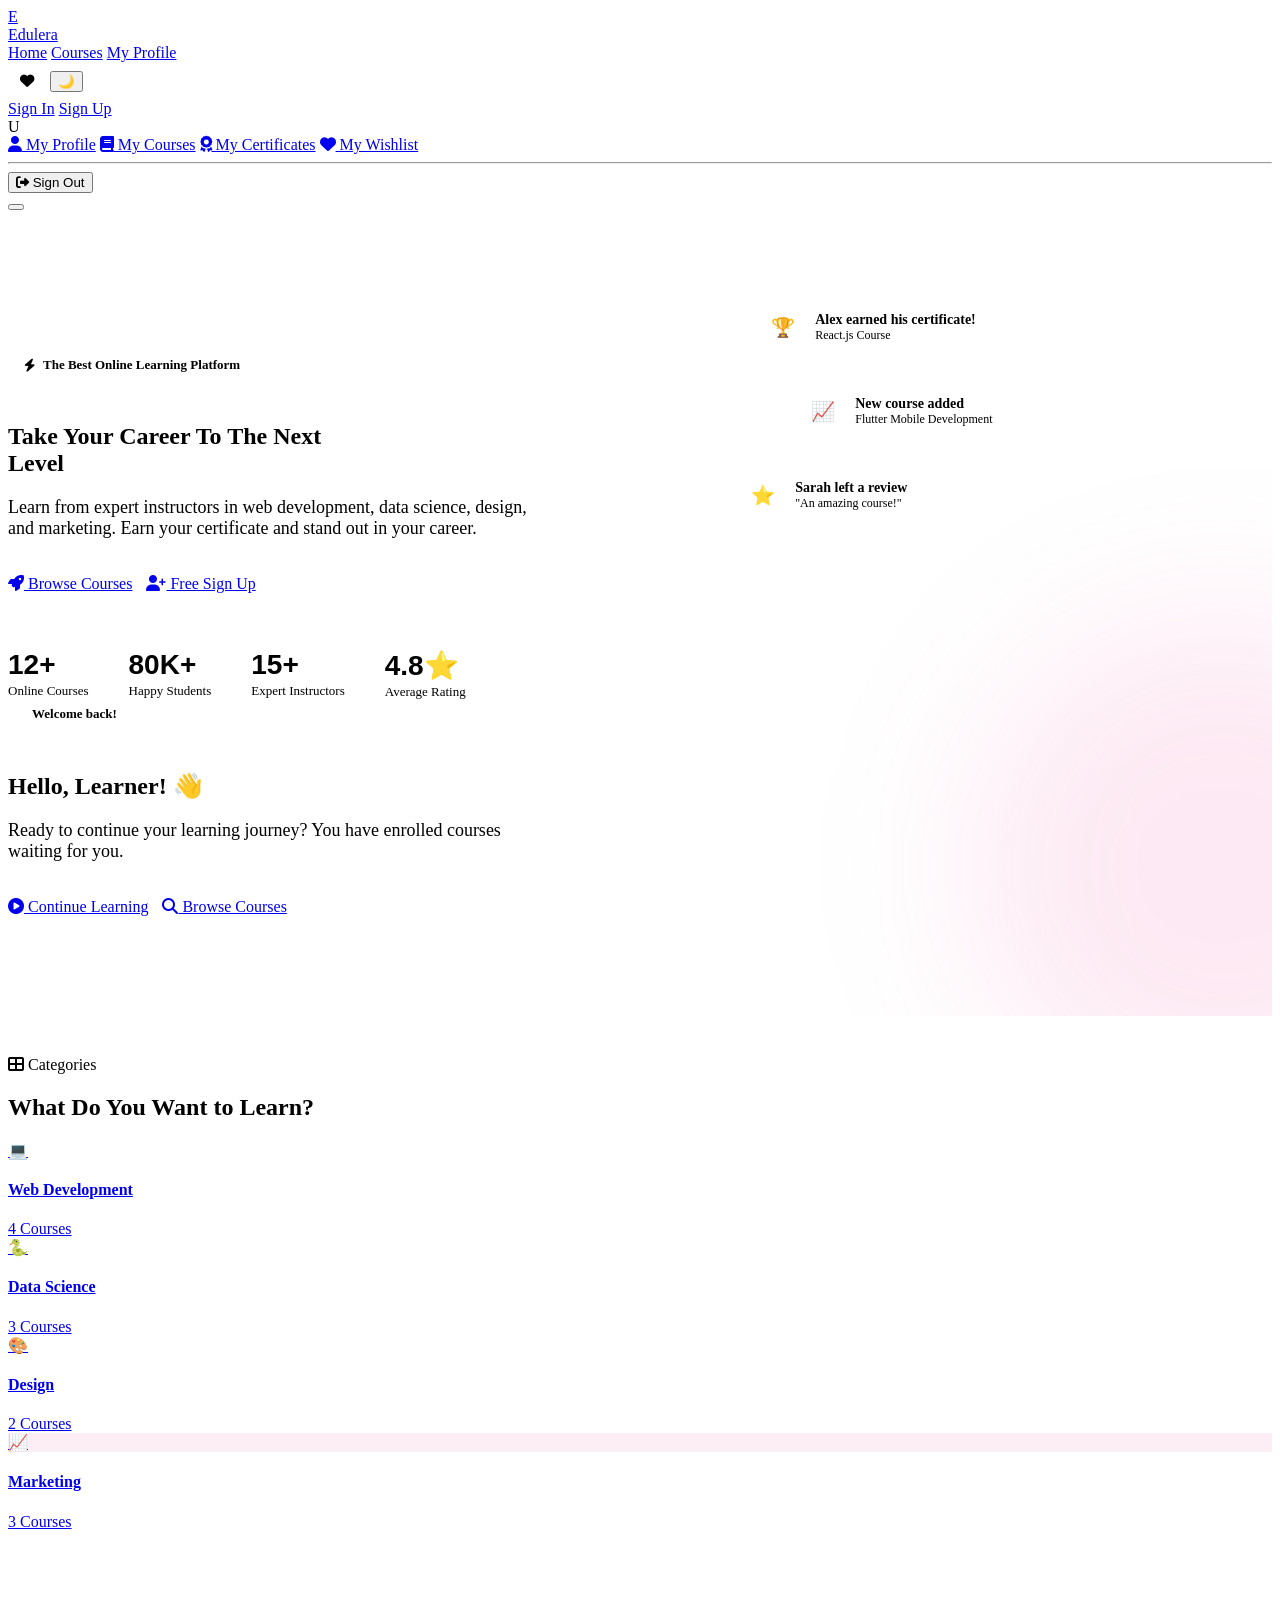
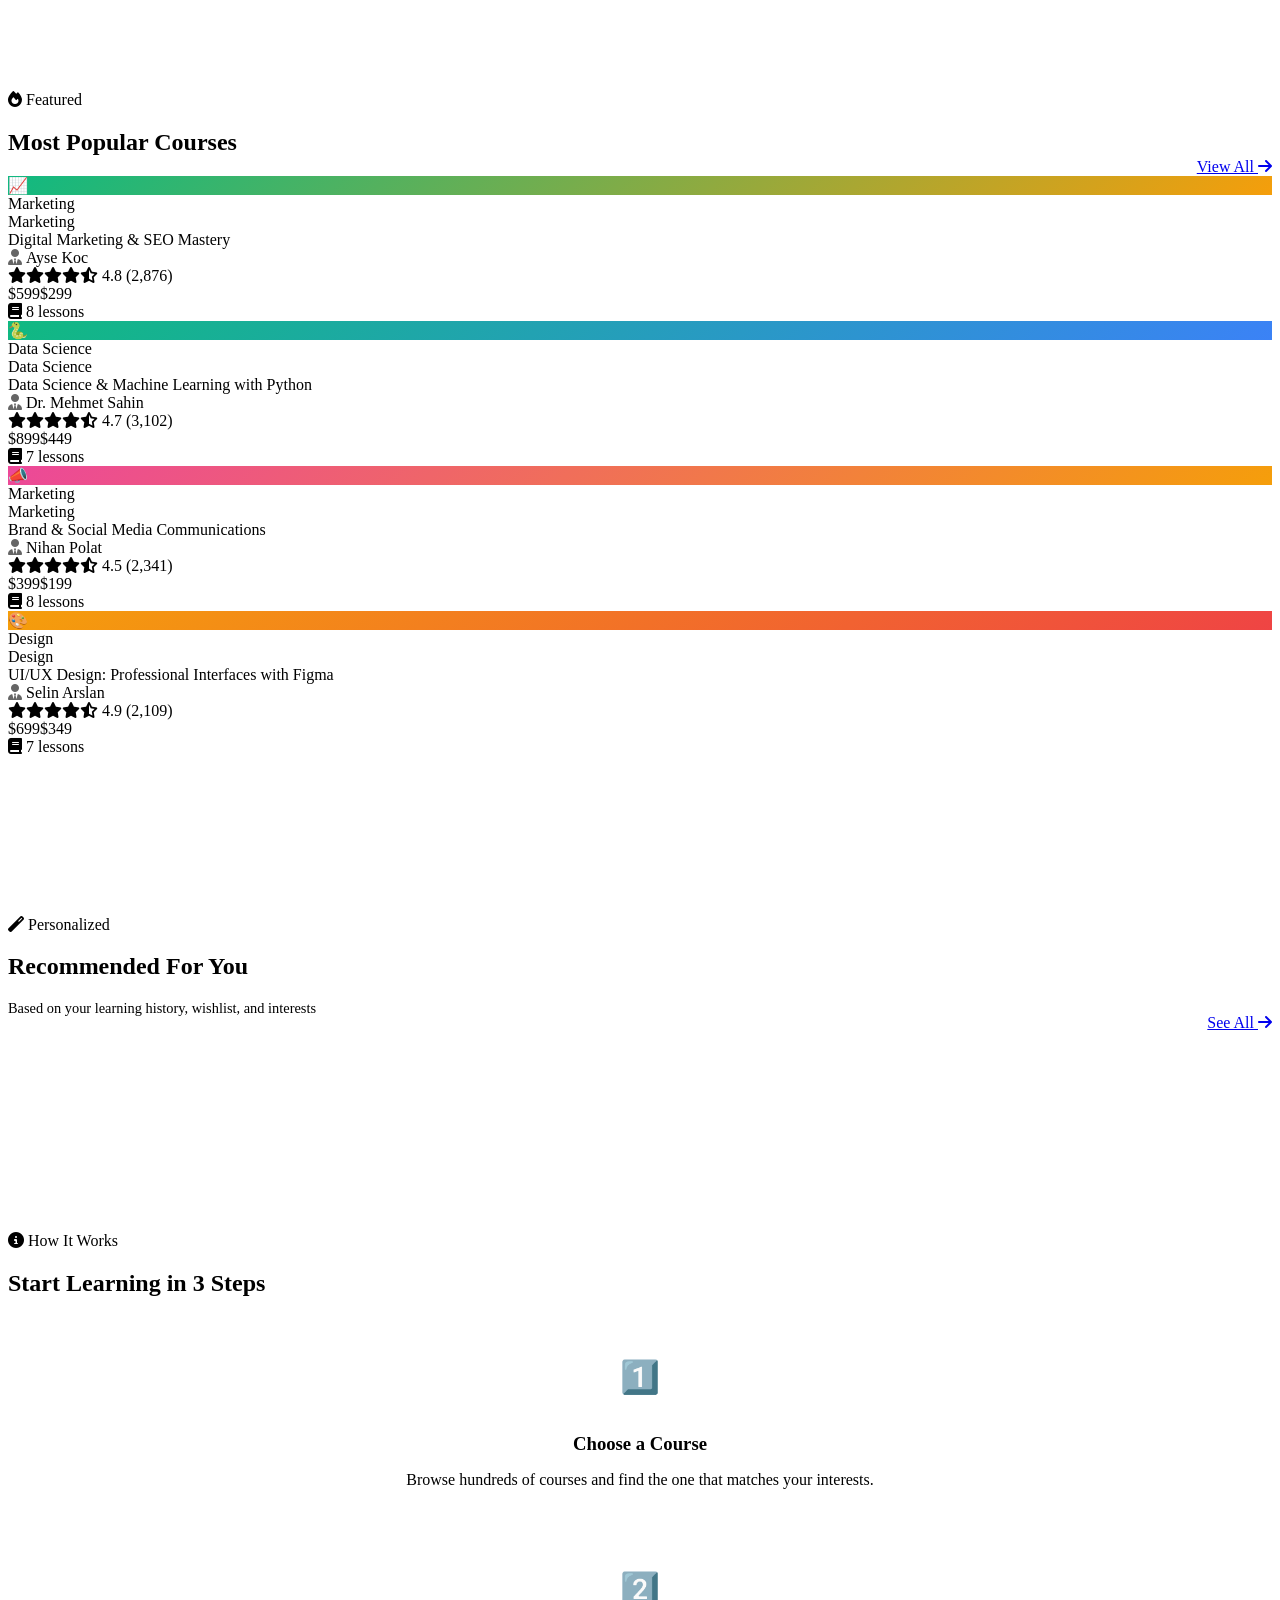
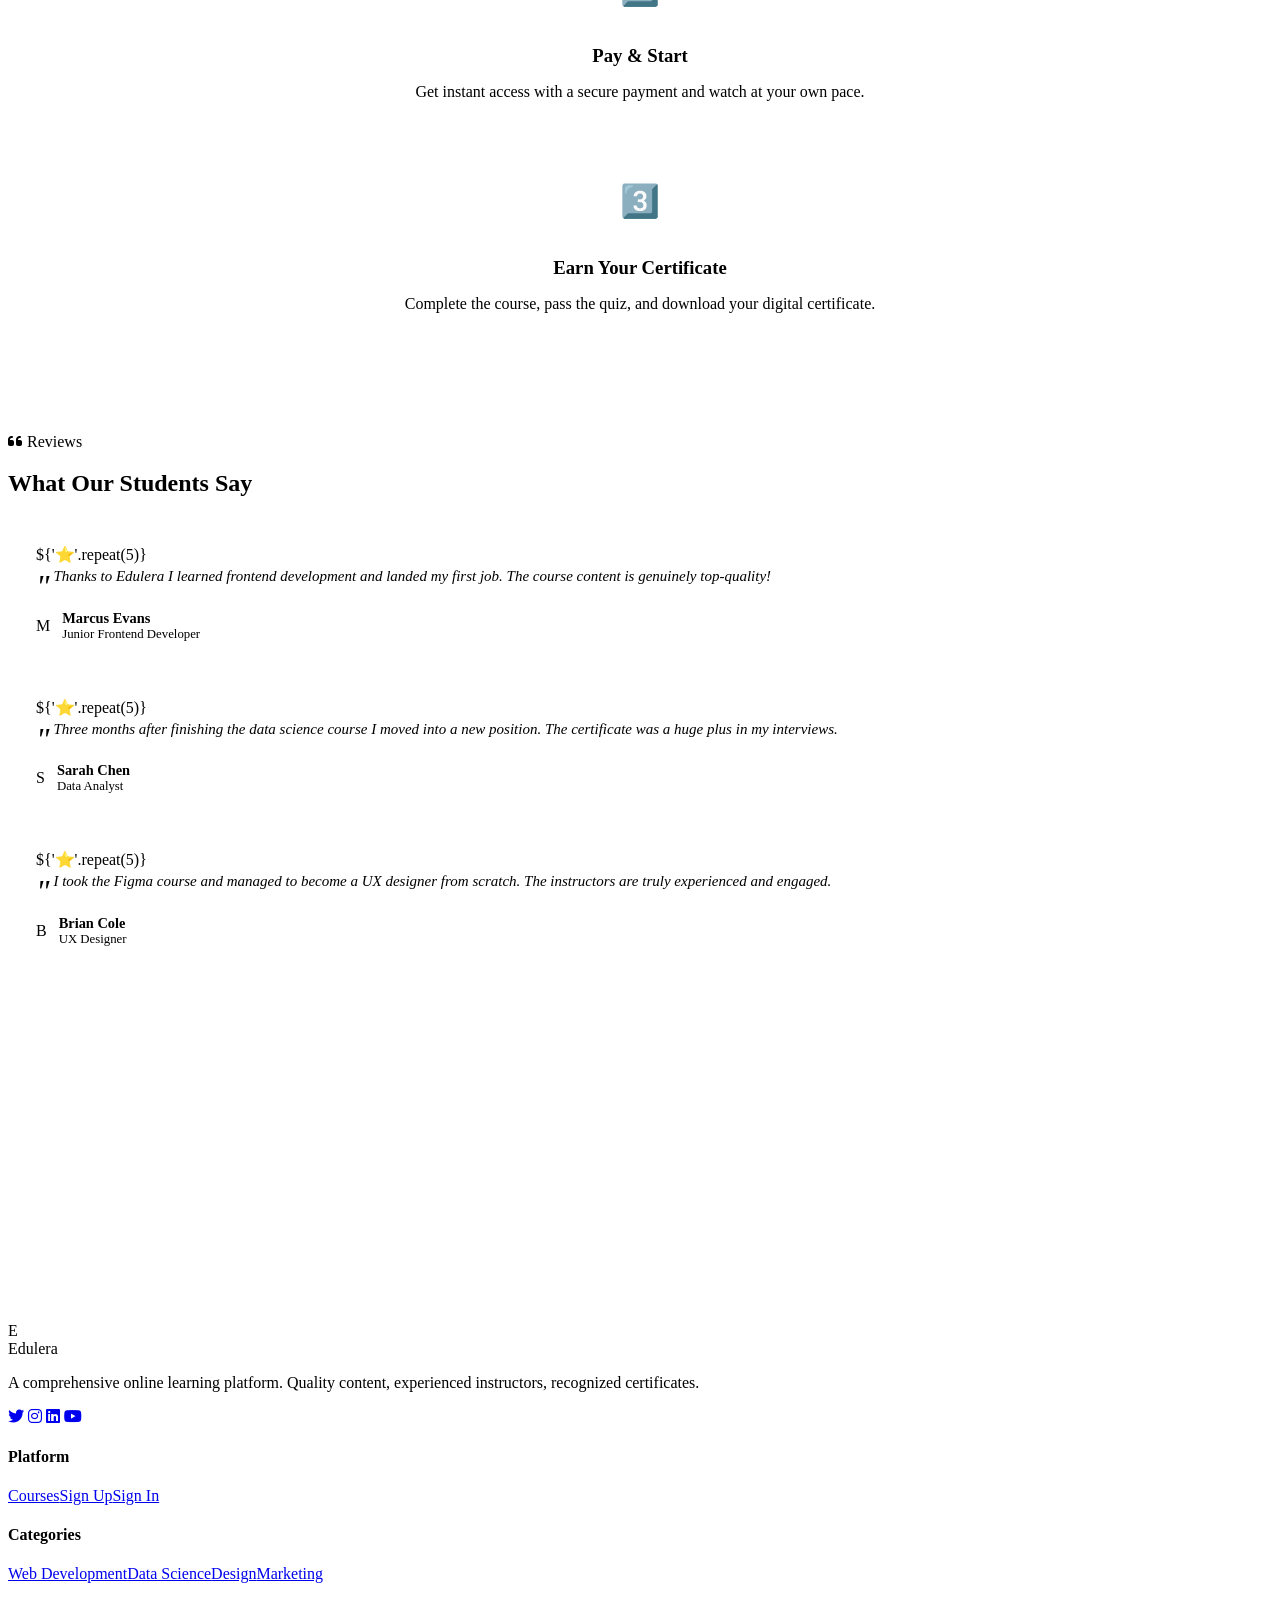
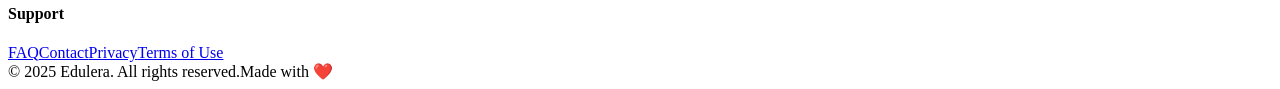
==== commit 66b3c994: "updt" ====
--- a/index.html
+++ b/index.html
@@ -1,4 +1,4 @@
-﻿<!DOCTYPE html>
+<!DOCTYPE html>
 <html lang="en">
 
 <head>
@@ -27,12 +27,11 @@
         <a href="profile.html">My Profile</a>
       </div>
       <div class="navbar-actions">
-        <button class="nav-wishlist-btn" id="nav-wishlist-btn" title="My Wishlist" onclick="location.href='profile.html#wishlist'" style="display:none">
+        <button class="nav-wishlist-btn" id="nav-wishlist-btn" title="My Wishlist" onclick="location.href='profile.html#wishlist'">
                         <i class="fas fa-heart"></i>
                         <span class="nav-wishlist-count" id="nav-wishlist-count">0</span>
                     </button>
-                 data-theme-toggle title="Toggle theme"><span
-            class="theme-toggle-icon">🌙</span></button>
+        <button class="theme-toggle" data-theme-toggle title="Toggle theme"><span class="theme-toggle-icon">🌙</span></button>
         <div id="nav-guest" class="flex gap-2">
           <a href="login.html" class="btn btn-ghost btn-sm">Sign In</a>
           <a href="register.html" class="btn btn-primary btn-sm">Sign Up</a>
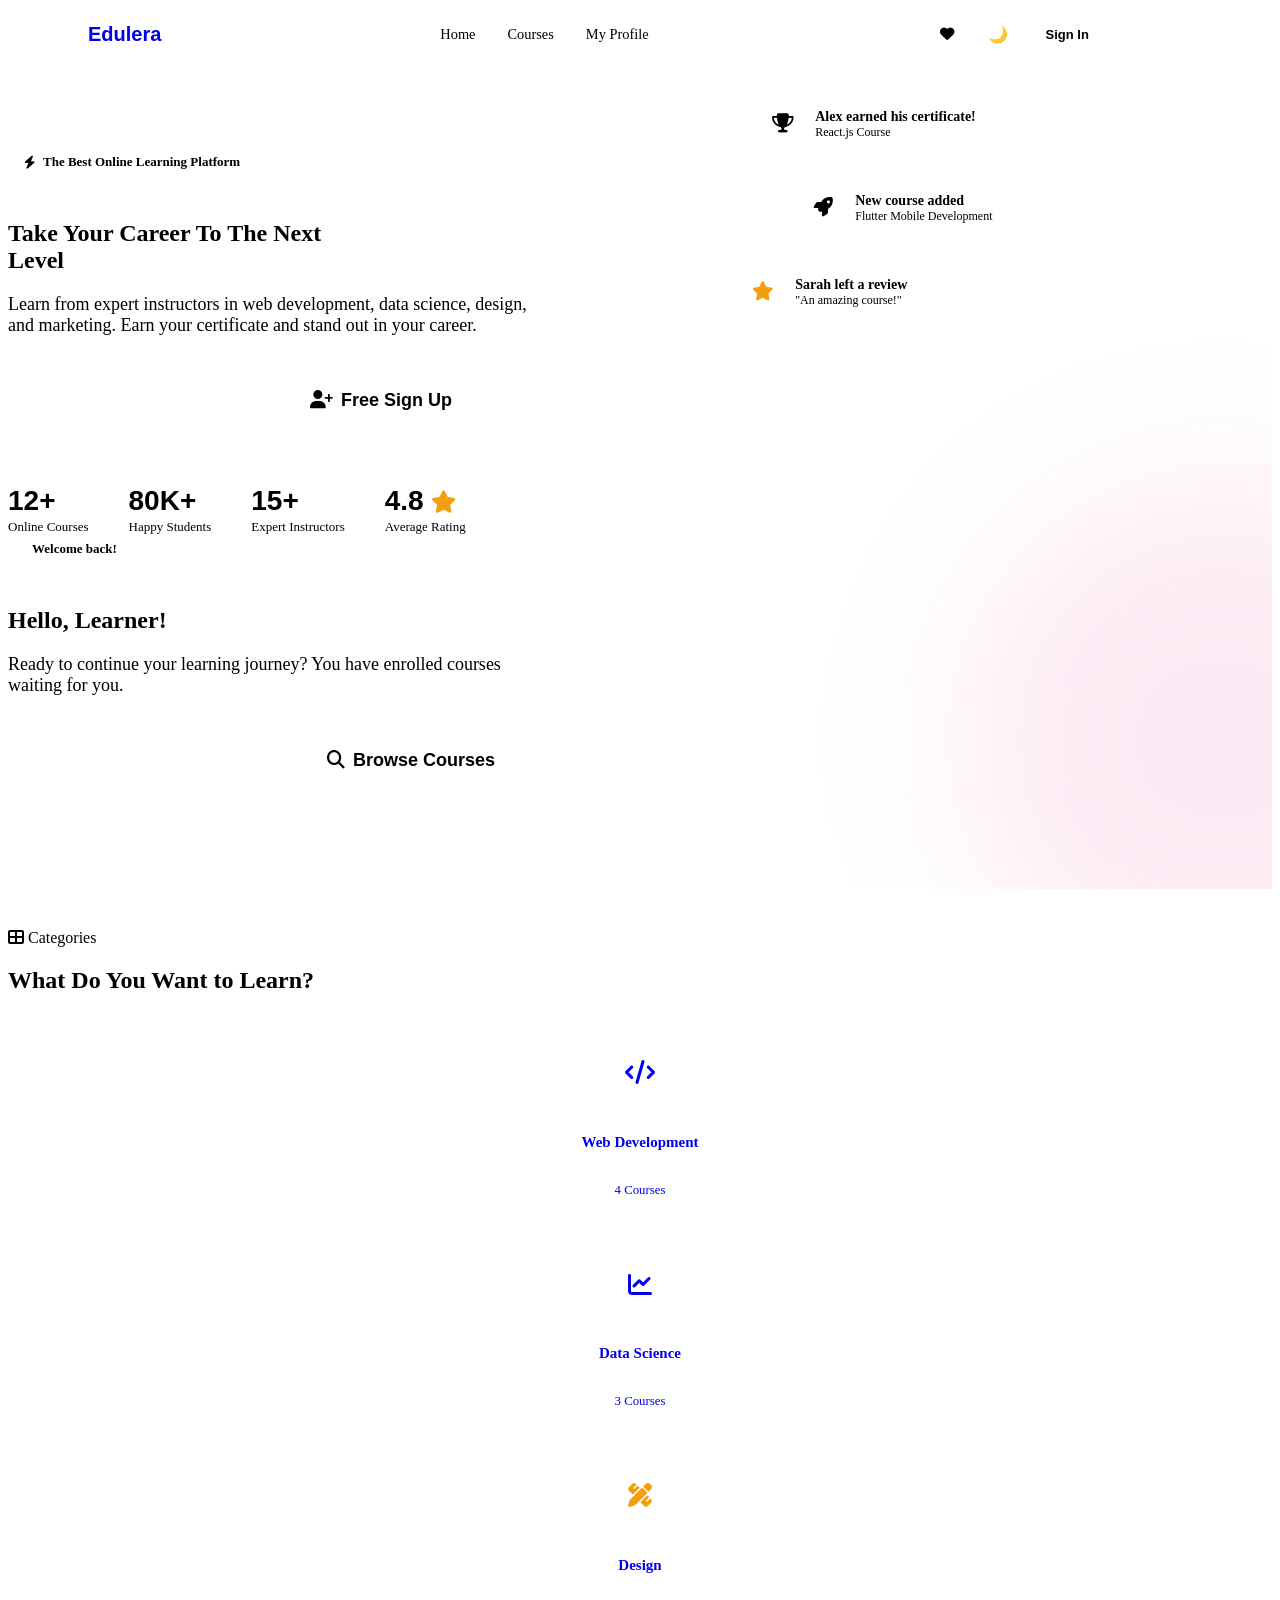
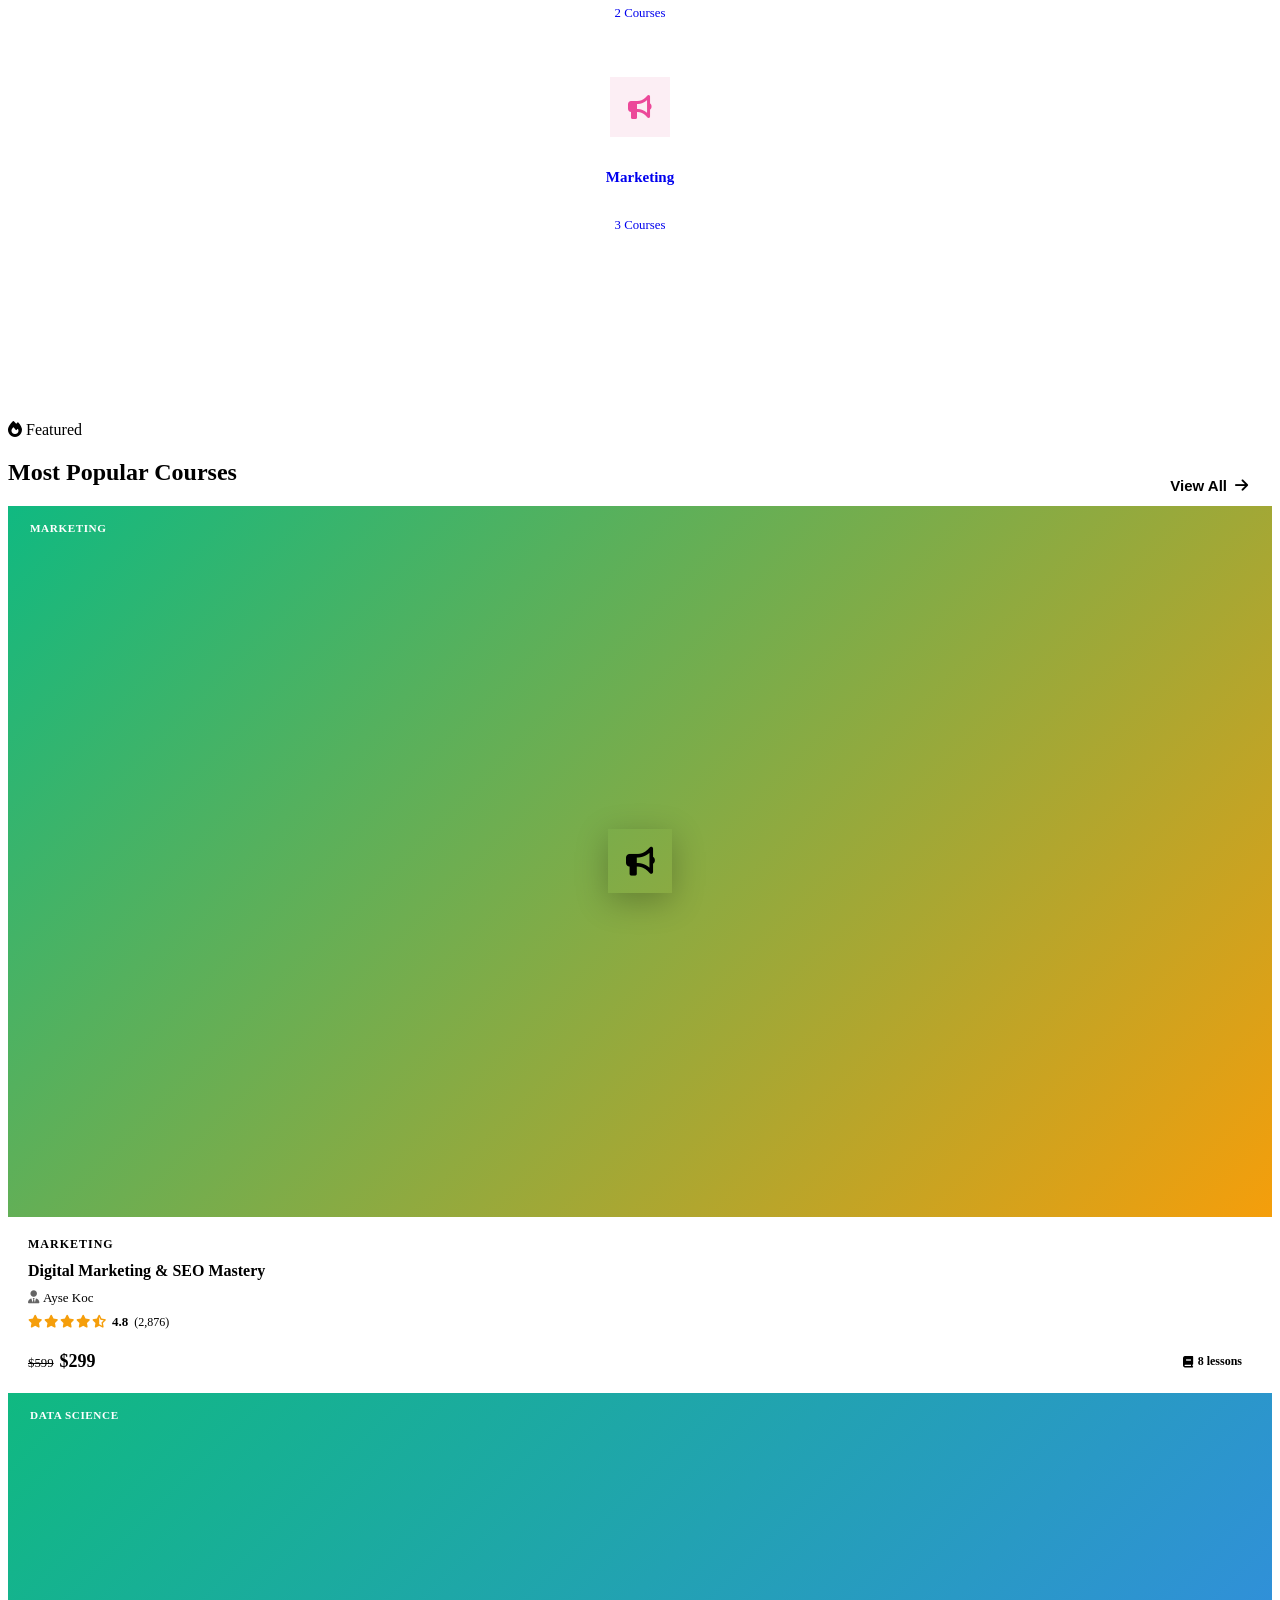
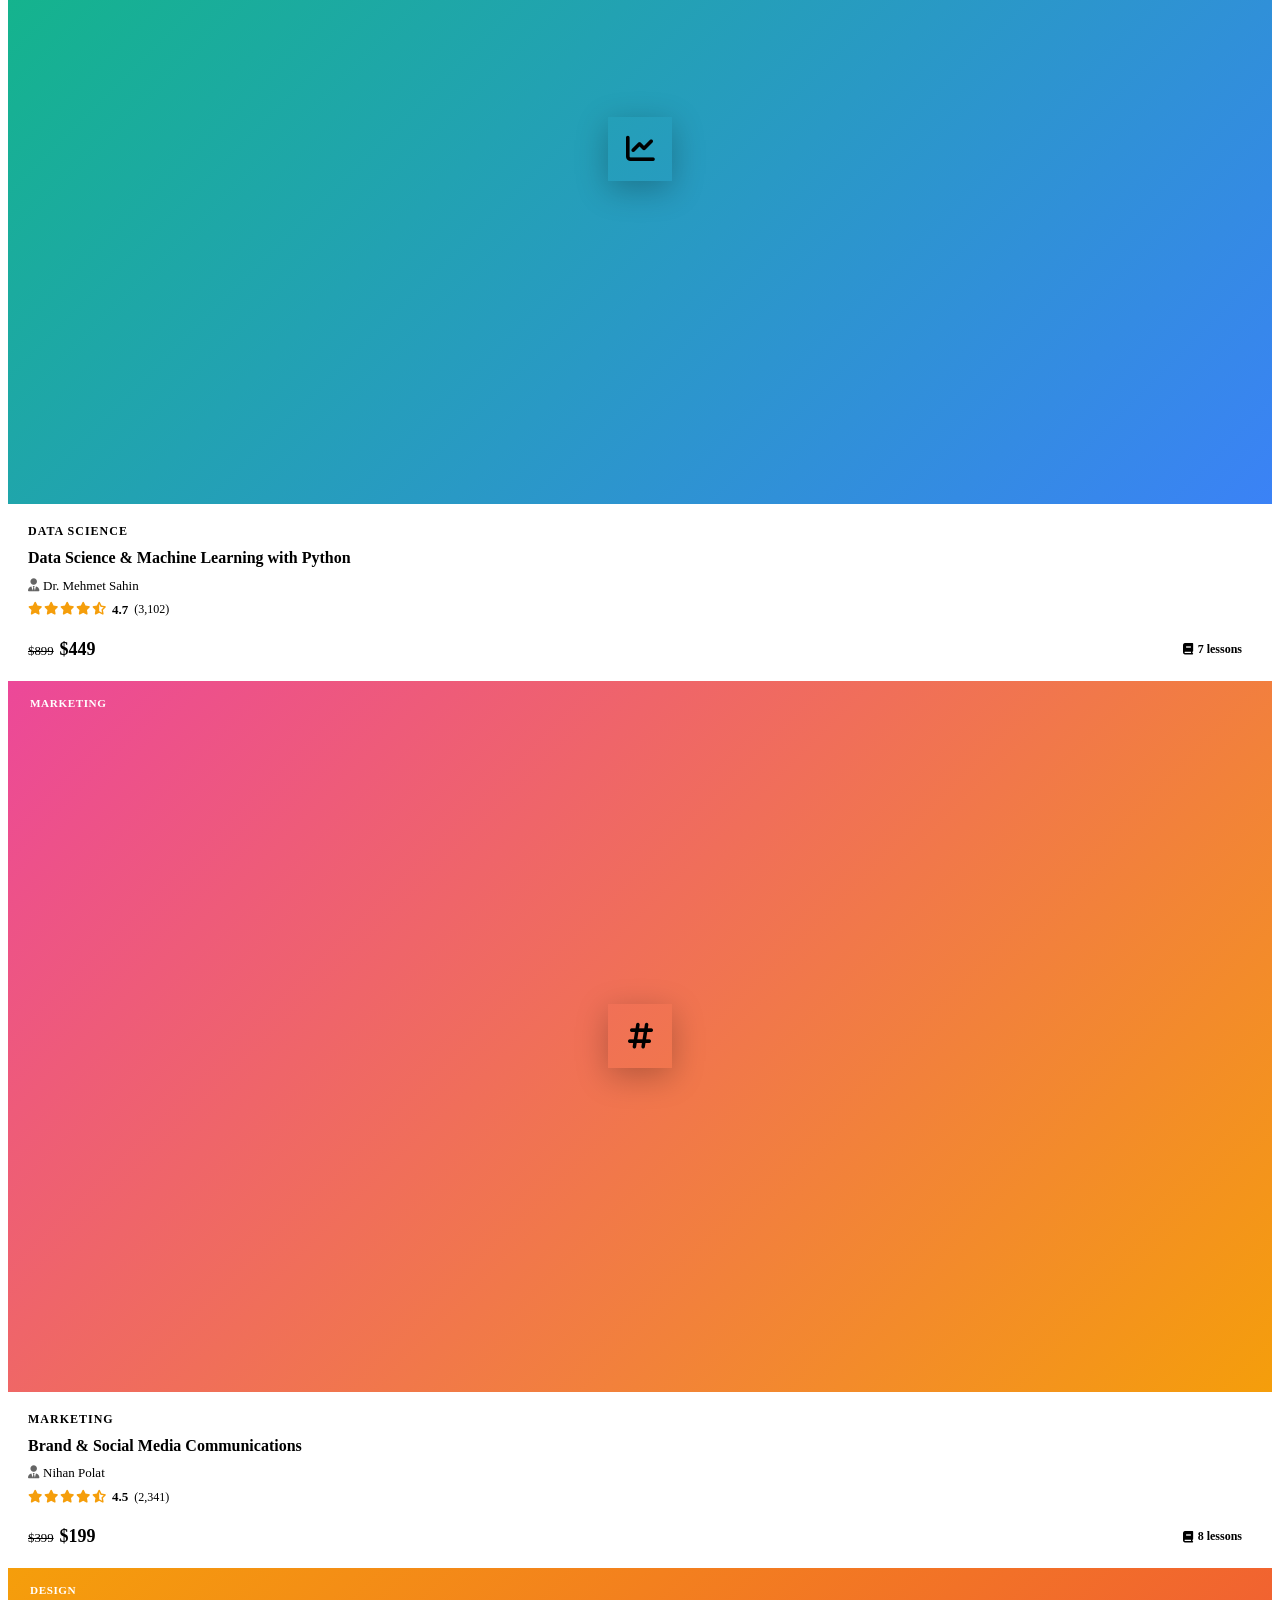
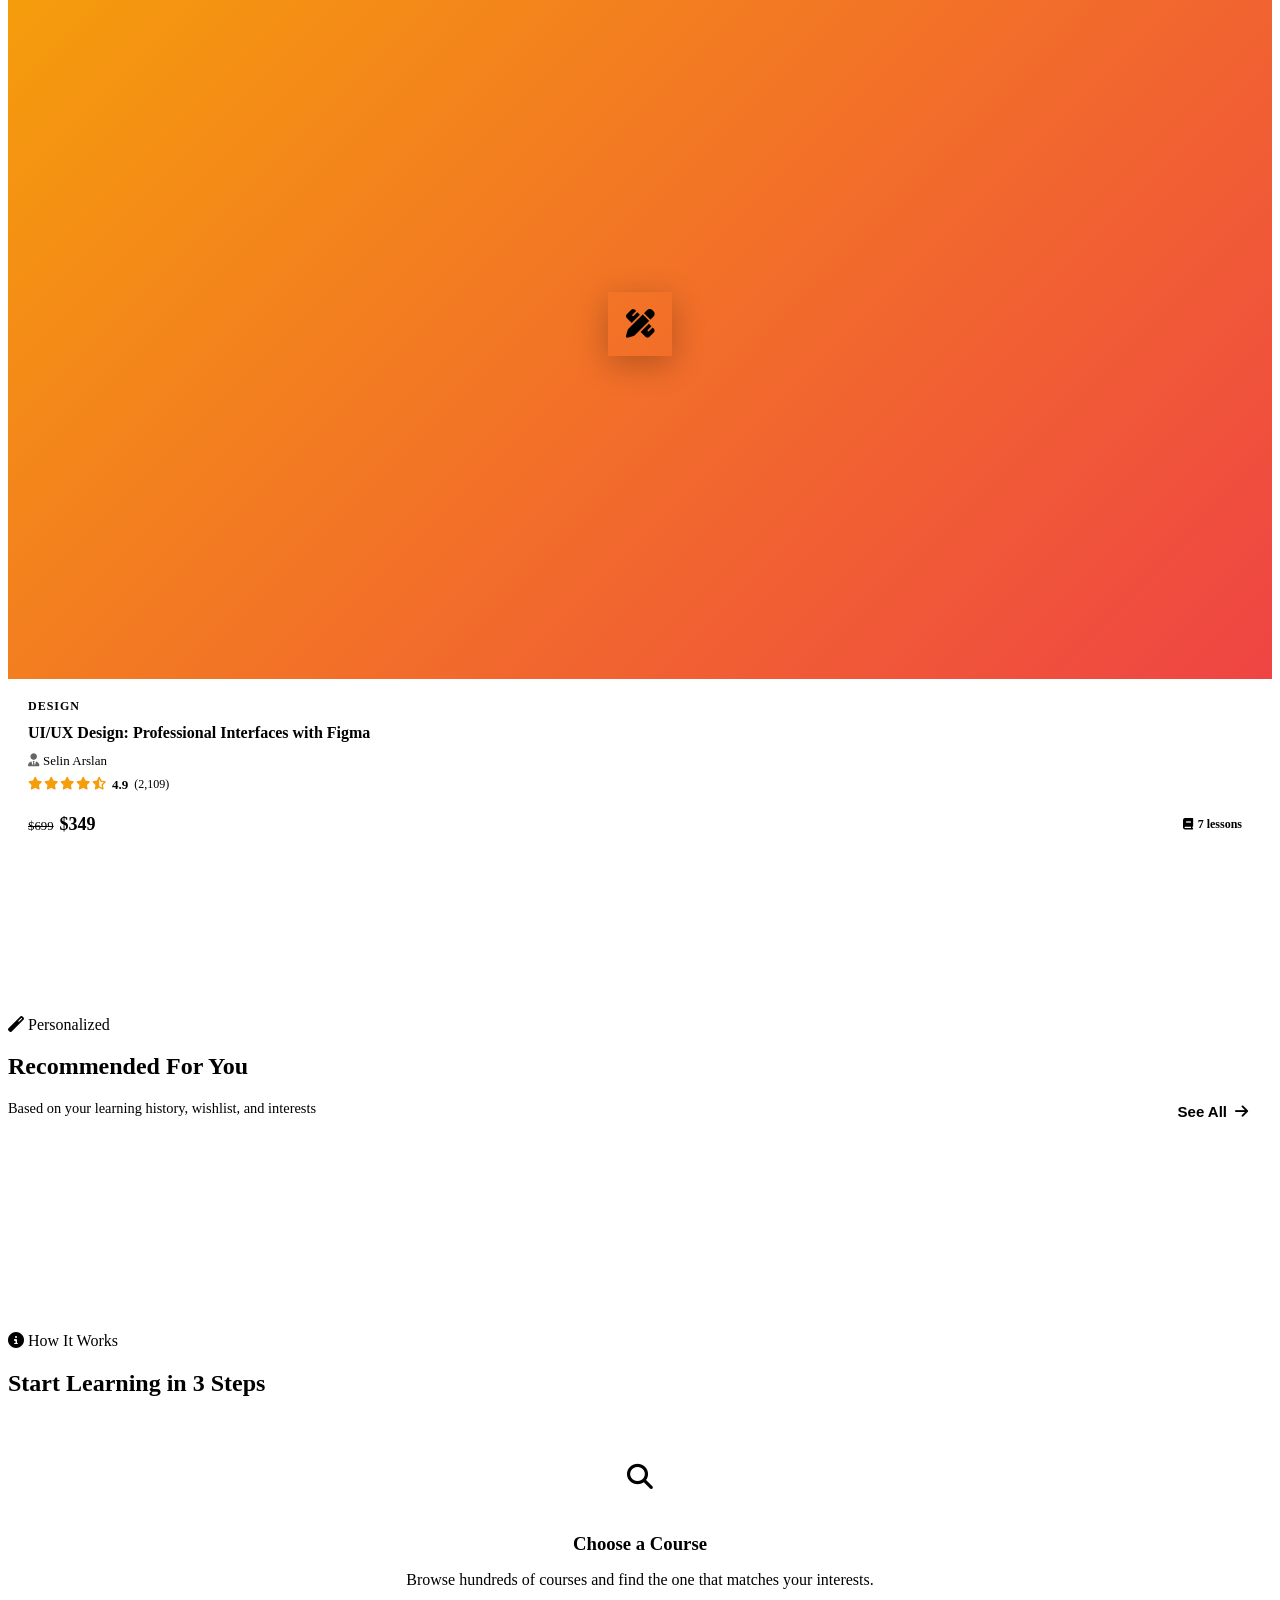
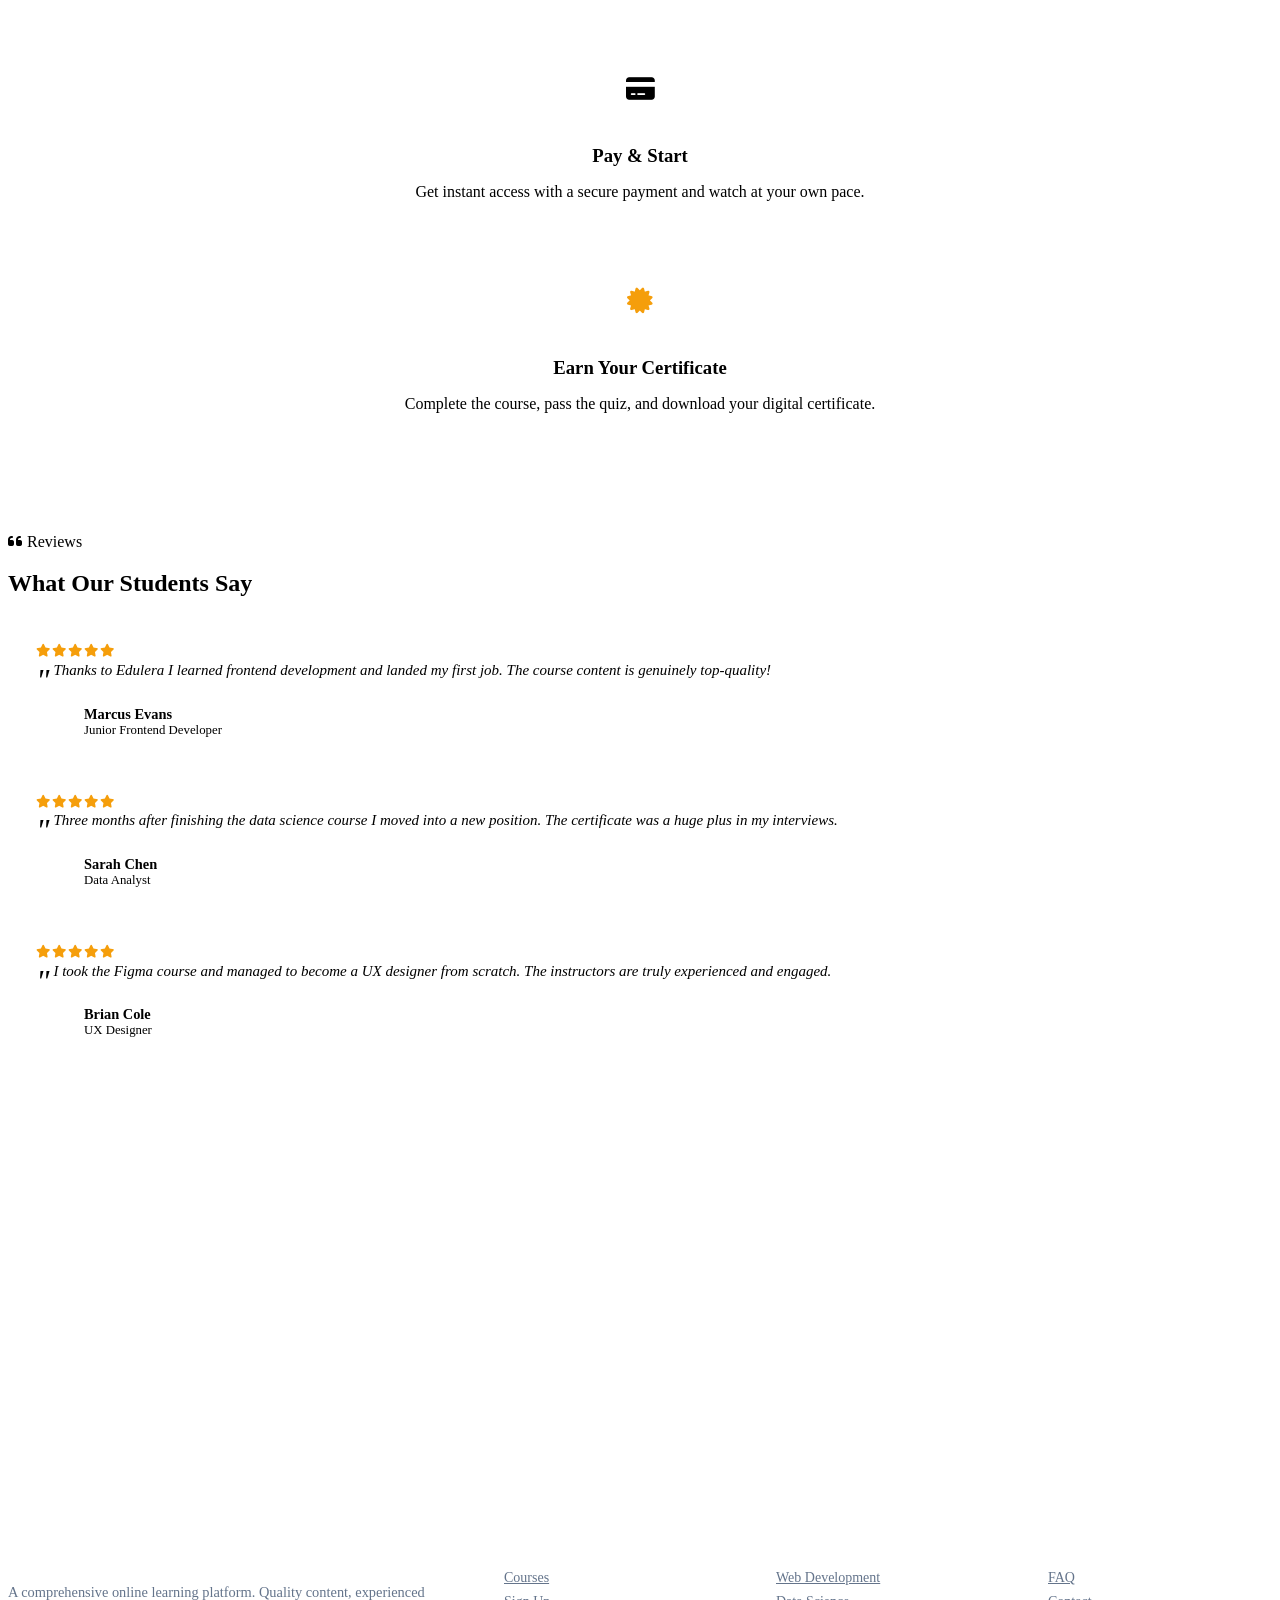
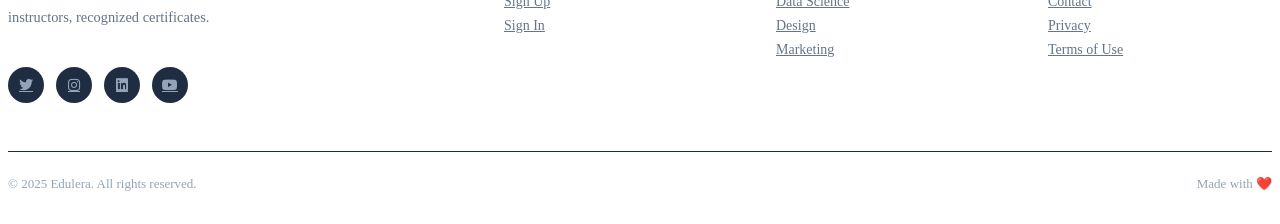
==== commit 030fcbdb: "Update recent changes" ====
--- a/index.html
+++ b/index.html
@@ -81,7 +81,7 @@
             <div class="hero-stat-label">Expert Instructors</div>
           </div>
           <div class="hero-stat-item">
-            <div class="hero-stat-num">4.8⭐</div>
+            <div class="hero-stat-num">4.8 <i class="fas fa-star" style="color:#f59e0b;font-size:1.4rem"></i></div>
             <div class="hero-stat-label">Average Rating</div>
           </div>
         </div>
@@ -89,7 +89,7 @@
       <!-- Logged-in user dashboard hero -->
       <div class="hero-content animate-fadeInUp hidden" id="hero-user">
         <div class="hero-badge"><i class="fas fa-hand-wave"></i> Welcome back!</div>
-        <h1>Hello, <span class="text-gradient" id="hero-user-name">Learner</span>! 👋</h1>
+        <h1>Hello, <span class="text-gradient" id="hero-user-name">Learner</span>!</h1>
         <p id="hero-user-subtitle">Ready to continue your learning journey? You have enrolled courses waiting for you.</p>
         <div class="hero-actions">
           <a href="profile.html" class="btn btn-primary btn-xl"><i class="fas fa-play-circle"></i> Continue Learning</a>
@@ -103,21 +103,21 @@
       </div>
       <div class="hero-visual">
         <div class="hero-card-float glass animate-float" style="margin-left:40px">
-          <div class="hcf-icon" style="background:var(--success-soft)">🏆</div>
+          <div class="hcf-icon" style="background:var(--success-soft);color:var(--success)"><i class="fas fa-trophy"></i></div>
           <div>
             <div class="hcf-title">Alex earned his certificate!</div>
             <div class="hcf-sub">React.js Course</div>
           </div>
         </div>
         <div class="hero-card-float glass" style="margin-left:80px">
-          <div class="hcf-icon" style="background:var(--accent-soft)">📈</div>
+          <div class="hcf-icon" style="background:var(--accent-soft);color:var(--accent-500)"><i class="fas fa-rocket"></i></div>
           <div>
             <div class="hcf-title">New course added</div>
             <div class="hcf-sub">Flutter Mobile Development</div>
           </div>
         </div>
         <div class="hero-card-float glass" style="margin-left:20px">
-          <div class="hcf-icon" style="background:var(--warning-soft)">⭐</div>
+          <div class="hcf-icon" style="background:var(--warning-soft);color:#f59e0b"><i class="fas fa-star"></i></div>
           <div>
             <div class="hcf-title">Sarah left a review</div>
             <div class="hcf-sub">"An amazing course!"</div>
@@ -136,24 +136,24 @@
       </div>
       <div class="grid-4">
         <a href="catalog.html?cat=Web+Development" class="cat-card">
-          <div class="cat-icon" style="background:var(--info-soft)">💻</div>
+          <div class="cat-icon" style="background:var(--info-soft);color:var(--info)"><i class="fas fa-code"></i></div>
           <h4>Web Development</h4>
-          <span>4 Courses</span>
+          <span id="cat-count-web"></span>
         </a>
         <a href="catalog.html?cat=Data+Science" class="cat-card">
-          <div class="cat-icon" style="background:var(--success-soft)">🐍</div>
+          <div class="cat-icon" style="background:var(--success-soft);color:var(--success)"><i class="fas fa-chart-line"></i></div>
           <h4>Data Science</h4>
-          <span>3 Courses</span>
+          <span id="cat-count-data"></span>
         </a>
         <a href="catalog.html?cat=Design" class="cat-card">
-          <div class="cat-icon" style="background:var(--warning-soft)">🎨</div>
+          <div class="cat-icon" style="background:var(--warning-soft);color:#f59e0b"><i class="fas fa-pencil-ruler"></i></div>
           <h4>Design</h4>
-          <span>2 Courses</span>
+          <span id="cat-count-design"></span>
         </a>
         <a href="catalog.html?cat=Marketing" class="cat-card">
-          <div class="cat-icon" style="background:rgba(219,39,119,0.08)">📈</div>
+          <div class="cat-icon" style="background:rgba(219,39,119,0.08);color:#ec4899"><i class="fas fa-bullhorn"></i></div>
           <h4>Marketing</h4>
-          <span>3 Courses</span>
+          <span id="cat-count-marketing"></span>
         </a>
       </div>
     </div>
@@ -199,22 +199,22 @@
       <div class="grid-3">
         <div style="text-align:center;padding:24px">
           <div
-            style="width:72px;height:72px;border-radius:var(--radius-xl);background:var(--accent-soft);display:flex;align-items:center;justify-content:center;font-size:2rem;margin:0 auto 20px">
-            1️⃣</div>
+            style="width:72px;height:72px;border-radius:var(--radius-xl);background:var(--accent-soft);display:flex;align-items:center;justify-content:center;margin:0 auto 20px">
+            <i class="fas fa-search" style="font-size:1.6rem;color:var(--accent-500)"></i></div>
           <h3 style="margin-bottom:8px">Choose a Course</h3>
           <p>Browse hundreds of courses and find the one that matches your interests.</p>
         </div>
         <div style="text-align:center;padding:24px">
           <div
-            style="width:72px;height:72px;border-radius:var(--radius-xl);background:var(--success-soft);display:flex;align-items:center;justify-content:center;font-size:2rem;margin:0 auto 20px">
-            2️⃣</div>
+            style="width:72px;height:72px;border-radius:var(--radius-xl);background:var(--success-soft);display:flex;align-items:center;justify-content:center;margin:0 auto 20px">
+            <i class="fas fa-credit-card" style="font-size:1.6rem;color:var(--success)"></i></div>
           <h3 style="margin-bottom:8px">Pay &amp; Start</h3>
           <p>Get instant access with a secure payment and watch at your own pace.</p>
         </div>
         <div style="text-align:center;padding:24px">
           <div
-            style="width:72px;height:72px;border-radius:var(--radius-xl);background:var(--warning-soft);display:flex;align-items:center;justify-content:center;font-size:2rem;margin:0 auto 20px">
-            3️⃣</div>
+            style="width:72px;height:72px;border-radius:var(--radius-xl);background:var(--warning-soft);display:flex;align-items:center;justify-content:center;margin:0 auto 20px">
+            <i class="fas fa-certificate" style="font-size:1.6rem;color:#f59e0b"></i></div>
           <h3 style="margin-bottom:8px">Earn Your Certificate</h3>
           <p>Complete the course, pass the quiz, and download your digital certificate.</p>
         </div>
@@ -231,7 +231,7 @@
       </div>
       <div class="grid-3">
         <div class="testimonial-card">
-          <div class="stars mb-4">${'⭐'.repeat(5)}</div>
+          <div class="stars mb-4"><i class="fas fa-star" style="color:#f59e0b"></i><i class="fas fa-star" style="color:#f59e0b"></i><i class="fas fa-star" style="color:#f59e0b"></i><i class="fas fa-star" style="color:#f59e0b"></i><i class="fas fa-star" style="color:#f59e0b"></i></div>
           <div class="testimonial-text">Thanks to Edulera I learned frontend development and landed my first job. The course content is genuinely top-quality!</div>
           <div class="testimonial-author">
             <div class="avatar avatar-sm" style="background:linear-gradient(135deg,var(--accent-600),var(--accent-400))">M</div>
@@ -242,7 +242,7 @@
           </div>
         </div>
         <div class="testimonial-card">
-          <div class="stars mb-4">${'⭐'.repeat(5)}</div>
+          <div class="stars mb-4"><i class="fas fa-star" style="color:#f59e0b"></i><i class="fas fa-star" style="color:#f59e0b"></i><i class="fas fa-star" style="color:#f59e0b"></i><i class="fas fa-star" style="color:#f59e0b"></i><i class="fas fa-star" style="color:#f59e0b"></i></div>
           <div class="testimonial-text">Three months after finishing the data science course I moved into a new position. The certificate was a huge plus in my interviews.</div>
           <div class="testimonial-author">
             <div class="avatar avatar-sm" style="background:linear-gradient(135deg,var(--success),var(--info))">S</div>
@@ -253,7 +253,7 @@
           </div>
         </div>
         <div class="testimonial-card">
-          <div class="stars mb-4">${'⭐'.repeat(5)}</div>
+          <div class="stars mb-4"><i class="fas fa-star" style="color:#f59e0b"></i><i class="fas fa-star" style="color:#f59e0b"></i><i class="fas fa-star" style="color:#f59e0b"></i><i class="fas fa-star" style="color:#f59e0b"></i><i class="fas fa-star" style="color:#f59e0b"></i></div>
           <div class="testimonial-text">I took the Figma course and managed to become a UX designer from scratch. The instructors are truly experienced and engaged.</div>
           <div class="testimonial-author">
             <div class="avatar avatar-sm" style="background:linear-gradient(135deg,var(--warning),var(--danger))">B</div>
@@ -321,6 +321,13 @@
       LHAuth.initNavbar();
       const user = LHAuth.getCurrentUser();
       const courses = LHData.getAllCourses();
+
+      // ── Dynamic category counts ─────────────────────────────────────
+      const catMap = { web: 'Web Development', data: 'Data Science', design: 'Design', marketing: 'Marketing' };
+      Object.entries(catMap).forEach(([key, cat]) => {
+        const el = document.getElementById(`cat-count-${key}`);
+        if (el) el.textContent = courses.filter(c => c.category === cat).length + ' Courses';
+      });
 
       // ── Hero: personalized vs guest ──────────────────────────────────
       const heroGuest = document.getElementById('hero-guest');
@@ -350,7 +357,7 @@
               const prog = LHData.getProgress(user.id, c.id);
               const pct  = prog && c.lessons.length ? Math.round(prog.completedLessons.length / c.lessons.length * 100) : 0;
               return `<a href="player.html?id=${c.id}" style="display:flex;align-items:center;gap:10px;background:rgba(255,255,255,.08);border:1px solid rgba(255,255,255,.12);border-radius:var(--radius-md);padding:10px 14px;text-decoration:none;color:inherit;flex:1;min-width:180px;max-width:260px;transition:background .2s" onmouseover="this.style.background='rgba(255,255,255,.14)'" onmouseout="this.style.background='rgba(255,255,255,.08)'">
-                <div style="width:38px;height:38px;border-radius:var(--radius-sm);background:${c.gradient};display:flex;align-items:center;justify-content:center;font-size:1.2rem;flex-shrink:0">${c.emoji}</div>
+                <div style="width:38px;height:38px;border-radius:var(--radius-sm);background:${c.gradient};display:flex;align-items:center;justify-content:center;flex-shrink:0"><i class="fas ${c.icon || c.emoji} course-thumb-icon" style="font-size:1rem"></i></div>
                 <div style="flex:1;min-width:0">
                   <div style="font-size:.8rem;font-weight:700;white-space:nowrap;overflow:hidden;text-overflow:ellipsis">${c.title}</div>
                   <div style="margin-top:5px;height:4px;background:rgba(255,255,255,.15);border-radius:99px">
@@ -370,7 +377,7 @@
       if (grid) grid.innerHTML = featured.map(c => `
     <div class="card course-card" onclick="location.href='course-detail.html?id=${c.id}'" style="cursor:pointer">
       <div class="course-card-thumb">
-        <div class="course-card-thumb-grad" style="background:${c.gradient}">${c.emoji}</div>
+        <div class="course-card-thumb-grad" style="background:${c.gradient}"><i class="fas ${c.icon || c.emoji} course-thumb-icon"></i></div>
         <span class="course-card-badge">${c.category}</span>
       </div>
       <div class="course-card-body">
@@ -399,7 +406,7 @@
           recGrid.innerHTML = recs.map(c => `
         <div class="card course-card" onclick="location.href='course-detail.html?id=${c.id}'" style="cursor:pointer">
           <div class="course-card-thumb">
-            <div class="course-card-thumb-grad" style="background:${c.gradient}">${c.emoji}</div>
+            <div class="course-card-thumb-grad" style="background:${c.gradient}"><i class="fas ${c.icon || c.emoji} course-thumb-icon"></i></div>
             <span class="course-card-badge">${c.category}</span>
           </div>
           <div class="course-card-body">
--- a/css/components.css
+++ b/css/components.css
@@ -0,0 +1,1164 @@
+/* ============================================================
+   BUTTONS
+   ============================================================ */
+.btn {
+    display: inline-flex;
+    align-items: center;
+    justify-content: center;
+    gap: 8px;
+    padding: 12px 24px;
+    border-radius: var(--radius-full);
+    font-size: 0.9375rem;
+    font-weight: 600;
+    font-family: 'Inter', sans-serif;
+    cursor: pointer;
+    border: none;
+    transition: all 0.25s cubic-bezier(0.4, 0, 0.2, 1);
+    white-space: nowrap;
+    text-decoration: none;
+    position: relative;
+    overflow: hidden;
+}
+
+.btn::after {
+    content: '';
+    position: absolute;
+    inset: 0;
+    background: rgba(255, 255, 255, 0);
+    transition: background 0.2s;
+}
+
+.btn:hover::after {
+    background: rgba(255, 255, 255, 0.1);
+}
+
+.btn:active {
+    transform: scale(0.97);
+}
+
+.btn-primary {
+    background: linear-gradient(135deg, var(--accent-600), var(--accent-400));
+    color: #fff;
+    box-shadow: var(--shadow-accent);
+}
+
+.btn-primary:hover {
+    box-shadow: 0 12px 40px var(--accent-glow);
+    transform: translateY(-2px);
+    color: #fff;
+}
+
+.btn-outline {
+    background: transparent;
+    color: var(--accent-500);
+    border: 2px solid var(--accent-500);
+}
+
+.btn-outline:hover {
+    background: var(--accent-soft);
+    color: var(--accent-400);
+    border-color: var(--accent-400);
+}
+
+.btn-ghost {
+    background: var(--bg-elevated);
+    color: var(--text-primary);
+    border: 1px solid var(--border-color);
+}
+
+.btn-ghost:hover {
+    background: var(--border-color);
+    color: var(--text-primary);
+}
+
+.btn-danger {
+    background: var(--danger);
+    color: #fff;
+}
+
+.btn-danger:hover {
+    background: #dc2626;
+    color: #fff;
+}
+
+.btn-success {
+    background: var(--success);
+    color: #fff;
+}
+
+.btn-success:hover {
+    background: #059669;
+    color: #fff;
+}
+
+.btn-sm {
+    padding: 8px 16px;
+    font-size: 0.8125rem;
+}
+
+.btn-lg {
+    padding: 16px 32px;
+    font-size: 1.0625rem;
+}
+
+.btn-xl {
+    padding: 18px 40px;
+    font-size: 1.125rem;
+}
+
+.btn-icon {
+    padding: 10px;
+    border-radius: var(--radius-full);
+    aspect-ratio: 1;
+}
+
+.btn:disabled {
+    opacity: 0.55;
+    cursor: not-allowed;
+    transform: none !important;
+}
+
+/* ============================================================
+   NAVBAR
+   ============================================================ */
+.navbar {
+    position: fixed;
+    top: 0;
+    left: 0;
+    right: 0;
+    z-index: 1000;
+    background: var(--navbar-bg);
+    backdrop-filter: blur(20px);
+    -webkit-backdrop-filter: blur(20px);
+    border-bottom: 1px solid var(--border-color);
+    transition: all 0.3s;
+}
+
+.navbar-inner {
+    display: flex;
+    align-items: center;
+    justify-content: space-between;
+    height: 68px;
+    padding: 0 24px;
+    max-width: 1200px;
+    margin: 0 auto;
+}
+
+.navbar-logo {
+    display: flex;
+    align-items: center;
+    gap: 10px;
+    text-decoration: none;
+}
+
+.navbar-logo-icon {
+    width: 38px;
+    height: 38px;
+    border-radius: 10px;
+    background: linear-gradient(135deg, var(--accent-600), var(--accent-400));
+    display: flex;
+    align-items: center;
+    justify-content: center;
+    color: #fff;
+    font-size: 1.1rem;
+    font-weight: 800;
+}
+
+.navbar-logo-text {
+    font-family: 'Poppins', sans-serif;
+    font-weight: 800;
+    font-size: 1.25rem;
+    color: var(--text-primary);
+}
+
+.navbar-logo-text span {
+    color: var(--accent-500);
+}
+
+.navbar-links {
+    display: flex;
+    align-items: center;
+    gap: 4px;
+}
+
+.navbar-links a {
+    padding: 8px 14px;
+    border-radius: var(--radius-sm);
+    color: var(--text-secondary);
+    font-size: 0.9rem;
+    font-weight: 500;
+    transition: color 0.2s, background 0.2s;
+    text-decoration: none;
+}
+
+.navbar-links a:hover,
+.navbar-links a.active {
+    color: var(--accent-500);
+    background: var(--accent-soft);
+}
+
+.navbar-actions {
+    display: flex;
+    align-items: center;
+    gap: 12px;
+}
+
+.navbar-avatar {
+    width: 38px;
+    height: 38px;
+    border-radius: 50%;
+    background: linear-gradient(135deg, var(--accent-500), var(--accent-400));
+    display: flex;
+    align-items: center;
+    justify-content: center;
+    color: #fff;
+    font-weight: 700;
+    font-size: 0.9rem;
+    cursor: pointer;
+    position: relative;
+    border: 2px solid var(--accent-500);
+}
+
+.navbar-dropdown {
+    position: absolute;
+    top: calc(100% + 8px);
+    right: 0;
+    background: var(--bg-card);
+    border: 1px solid var(--border-color);
+    border-radius: var(--radius-md);
+    box-shadow: var(--shadow-lg);
+    min-width: 200px;
+    overflow: hidden;
+    display: none;
+    z-index: 100;
+}
+
+.navbar-dropdown.open {
+    display: block;
+    animation: fadeIn 0.15s ease;
+}
+
+.navbar-dropdown a,
+.navbar-dropdown button {
+    display: flex;
+    align-items: center;
+    gap: 10px;
+    width: 100%;
+    padding: 12px 16px;
+    font-size: 0.875rem;
+    color: var(--text-secondary);
+    transition: background 0.15s, color 0.15s;
+    text-decoration: none;
+    background: none;
+    font-family: inherit;
+    text-align: left;
+}
+
+.navbar-dropdown a:hover,
+.navbar-dropdown button:hover {
+    background: var(--accent-soft);
+    color: var(--accent-500);
+}
+
+.navbar-dropdown hr {
+    border: none;
+    border-top: 1px solid var(--border-color);
+    margin: 4px 0;
+}
+
+.theme-toggle {
+    width: 40px;
+    height: 40px;
+    border-radius: var(--radius-full);
+    background: var(--bg-elevated);
+    border: 1px solid var(--border-color);
+    display: flex;
+    align-items: center;
+    justify-content: center;
+    color: var(--text-secondary);
+    font-size: 1rem;
+    cursor: pointer;
+    transition: all 0.2s;
+}
+
+.theme-toggle:hover {
+    background: var(--accent-soft);
+    color: var(--accent-500);
+    border-color: var(--accent-500);
+}
+
+.hamburger {
+    display: none;
+    flex-direction: column;
+    gap: 5px;
+    cursor: pointer;
+    padding: 4px;
+}
+
+.hamburger span {
+    display: block;
+    width: 22px;
+    height: 2px;
+    background: var(--text-primary);
+    border-radius: 2px;
+    transition: all 0.3s;
+}
+
+@media(max-width:768px) {
+    .navbar-links {
+        display: none;
+        position: absolute;
+        top: 68px;
+        left: 0;
+        right: 0;
+        background: var(--bg-secondary);
+        border-bottom: 1px solid var(--border-color);
+        flex-direction: column;
+        padding: 16px;
+        gap: 4px
+    }
+
+    .navbar-links.open {
+        display: flex
+    }
+
+    .hamburger {
+        display: flex
+    }
+}
+
+/* ============================================================
+   FOOTER
+   ============================================================ */
+footer {
+    background: var(--footer-bg);
+    color: #94a3b8;
+    padding: 64px 0 24px;
+}
+
+.footer-grid {
+    display: grid;
+    grid-template-columns: 2fr 1fr 1fr 1fr;
+    gap: 48px;
+    margin-bottom: 48px;
+}
+
+.footer-brand {
+    display: flex;
+    flex-direction: column;
+    gap: 16px;
+}
+
+.footer-brand p {
+    color: #64748b;
+    font-size: 0.9rem;
+    line-height: 1.7;
+}
+
+.footer-logo {
+    display: flex;
+    align-items: center;
+    gap: 10px;
+}
+
+.footer-logo-icon {
+    width: 36px;
+    height: 36px;
+    border-radius: 9px;
+    background: linear-gradient(135deg, var(--accent-600), var(--accent-400));
+    display: flex;
+    align-items: center;
+    justify-content: center;
+    color: #fff;
+    font-weight: 800;
+    font-size: 1rem;
+}
+
+.footer-logo-text {
+    font-family: 'Poppins', sans-serif;
+    font-weight: 800;
+    font-size: 1.125rem;
+    color: #fff;
+}
+
+.footer-logo-text span {
+    color: var(--accent-400);
+}
+
+.footer-col h4 {
+    color: #fff;
+    margin-bottom: 16px;
+    font-size: 0.9rem;
+    font-weight: 600;
+    letter-spacing: 0.05em;
+    text-transform: uppercase;
+}
+
+.footer-col a {
+    display: block;
+    color: #64748b;
+    font-size: 0.875rem;
+    padding: 4px 0;
+    transition: color 0.2s;
+}
+
+.footer-col a:hover {
+    color: var(--accent-400);
+}
+
+.footer-social {
+    display: flex;
+    gap: 12px;
+    margin-top: 8px;
+}
+
+.footer-social a {
+    width: 36px;
+    height: 36px;
+    border-radius: 50%;
+    background: #1e2d42;
+    display: flex;
+    align-items: center;
+    justify-content: center;
+    color: #94a3b8;
+    font-size: 0.875rem;
+    transition: all 0.2s;
+}
+
+.footer-social a:hover {
+    background: var(--accent-500);
+    color: #fff;
+}
+
+.footer-bottom {
+    border-top: 1px solid #1e2d42;
+    padding-top: 24px;
+    display: flex;
+    align-items: center;
+    justify-content: space-between;
+    font-size: 0.8125rem;
+}
+
+@media(max-width:768px) {
+    .footer-grid {
+        grid-template-columns: 1fr 1fr
+    }
+
+    .footer-bottom {
+        flex-direction: column;
+        gap: 8px;
+        text-align: center
+    }
+}
+
+@media(max-width:480px) {
+    .footer-grid {
+        grid-template-columns: 1fr
+    }
+}
+
+/* ============================================================
+   CARDS
+   ============================================================ */
+.card {
+    background: var(--bg-card);
+    border: 1px solid var(--border-color);
+    border-radius: var(--radius-lg);
+    overflow: hidden;
+    box-shadow: var(--shadow-sm);
+    transition: transform 0.25s, box-shadow 0.25s;
+}
+
+.card:hover {
+    transform: translateY(-4px);
+    box-shadow: var(--shadow-lg);
+}
+
+.course-card {
+    display: flex;
+    flex-direction: column;
+}
+
+.course-card-thumb {
+    aspect-ratio: 16/9;
+    position: relative;
+    overflow: hidden;
+}
+
+.course-card-thumb img {
+    width: 100%;
+    height: 100%;
+    object-fit: cover;
+    transition: transform 0.4s;
+}
+
+.course-card:hover .course-card-thumb img {
+    transform: scale(1.05);
+}
+
+.course-card-thumb-grad {
+    width: 100%;
+    height: 100%;
+    display: flex;
+    align-items: center;
+    justify-content: center;
+    position: relative;
+    overflow: hidden;
+}
+
+/* Premium Vignette Glow Overlay (Keeps colors vibrant in center) */
+.course-card-thumb-grad::before {
+    content: '';
+    position: absolute;
+    inset: 0;
+    /* Center is 100% transparent (vibrant), edges fade into the dark card color */
+    background: radial-gradient(circle at center, transparent 10%, var(--bg-card) 90%);
+    z-index: 1;
+    transition: background 0.4s ease;
+}
+
+/* Subtle tech grid pattern */
+.course-card-thumb-grad::after {
+    content: '';
+    position: absolute;
+    inset: 0;
+    background-image: radial-gradient(var(--text-primary) 1px, transparent 1px);
+    background-size: 18px 18px;
+    opacity: 0.12;
+    z-index: 2;
+}
+
+/* Hover glow expansion effect */
+.course-card:hover .course-card-thumb-grad::before {
+    background: radial-gradient(circle at center, transparent 25%, var(--bg-card) 95%);
+}
+
+/* General fallback for icons outside main cards */
+.course-thumb-icon {
+    color: rgba(255, 255, 255, 0.95);
+    filter: drop-shadow(0 2px 4px rgba(0,0,0,0.2));
+}
+
+/* Specific Glassmorphism container for main course cards */
+.course-card-thumb-grad .course-thumb-icon {
+    position: relative;
+    z-index: 3;
+    display: flex;
+    align-items: center;
+    justify-content: center;
+    width: 64px;
+    height: 64px;
+    border-radius: var(--radius-xl);
+    background: var(--glass-bg);
+    backdrop-filter: var(--glass-blur);
+    -webkit-backdrop-filter: var(--glass-blur);
+    border: 1px solid var(--glass-border);
+    color: var(--text-primary);
+    font-size: 1.8rem;
+    box-shadow: 0 8px 32px rgba(0, 0, 0, 0.25);
+    transition: all 0.4s cubic-bezier(0.175, 0.885, 0.32, 1.275);
+    filter: none;
+}
+
+.course-card:hover .course-card-thumb-grad .course-thumb-icon {
+    transform: scale(1.15) translateY(-4px);
+    box-shadow: 0 16px 48px rgba(0, 0, 0, 0.35);
+}
+
+.course-card-badge {
+    position: absolute;
+    top: 12px;
+    left: 12px;
+    background: var(--accent-500);
+    color: #fff;
+    padding: 4px 10px;
+    border-radius: var(--radius-full);
+    font-size: 0.7rem;
+    font-weight: 700;
+    letter-spacing: 0.05em;
+    text-transform: uppercase;
+    z-index: 10;
+}
+
+.course-card-body {
+    padding: 20px;
+    flex: 1;
+    display: flex;
+    flex-direction: column;
+    gap: 8px;
+}
+
+.course-card-cat {
+    font-size: 0.75rem;
+    font-weight: 600;
+    text-transform: uppercase;
+    letter-spacing: 1px;
+    color: var(--accent-500);
+}
+
+.course-card-title {
+    font-size: 1rem;
+    font-weight: 700;
+    color: var(--text-primary);
+    line-height: 1.4;
+}
+
+.course-card-instructor {
+    font-size: 0.8125rem;
+    color: var(--text-muted);
+}
+
+.course-card-footer {
+    display: flex;
+    align-items: center;
+    justify-content: space-between;
+    margin-top: auto;
+    padding-top: 12px;
+    border-top: 1px solid var(--border-light);
+}
+
+.course-card-price {
+    font-size: 1.125rem;
+    font-weight: 800;
+    color: var(--text-primary);
+}
+
+.course-card-price .old-price {
+    font-size: 0.8rem;
+    text-decoration: line-through;
+    color: var(--text-muted);
+    font-weight: 400;
+    margin-right: 6px;
+}
+
+/* ============================================================
+   STARS & RATINGS
+   ============================================================ */
+.stars {
+    display: flex;
+    align-items: center;
+    gap: 2px;
+    color: #f59e0b;
+    font-size: 0.8rem;
+}
+
+.rating-row {
+    display: flex;
+    align-items: center;
+    gap: 6px;
+}
+
+.rating-val {
+    font-size: 0.8125rem;
+    font-weight: 600;
+    color: var(--text-primary);
+}
+
+.rating-count {
+    font-size: 0.75rem;
+    color: var(--text-muted);
+}
+
+/* ============================================================
+   BADGES & TAGS
+   ============================================================ */
+.badge {
+    display: inline-flex;
+    align-items: center;
+    gap: 4px;
+    padding: 4px 10px;
+    border-radius: var(--radius-full);
+    font-size: 0.75rem;
+    font-weight: 600;
+}
+
+.badge-accent {
+    background: var(--accent-soft);
+    color: var(--accent-500);
+}
+
+.badge-success {
+    background: var(--success-soft);
+    color: var(--success);
+}
+
+.badge-warning {
+    background: var(--warning-soft);
+    color: var(--warning);
+}
+
+.badge-danger {
+    background: var(--danger-soft);
+    color: var(--danger);
+}
+
+.badge-info {
+    background: var(--info-soft);
+    color: var(--info);
+}
+
+/* ============================================================
+   FORMS
+   ============================================================ */
+.form-group {
+    display: flex;
+    flex-direction: column;
+    gap: 6px;
+}
+
+.form-label {
+    font-size: 0.875rem;
+    font-weight: 600;
+    color: var(--text-primary);
+}
+
+.form-sublabel {
+    font-size: 0.75rem;
+    color: var(--text-muted);
+}
+
+.form-input,
+.form-select,
+.form-textarea {
+    width: 100%;
+    padding: 12px 16px;
+    border: 1.5px solid var(--border-color);
+    border-radius: var(--radius-md);
+    background: var(--bg-secondary);
+    color: var(--text-primary);
+    font-size: 0.9375rem;
+    transition: border-color 0.2s, box-shadow 0.2s;
+    outline: none;
+}
+
+.form-input:focus,
+.form-select:focus,
+.form-textarea:focus {
+    border-color: var(--accent-500);
+    box-shadow: 0 0 0 3px var(--accent-glow);
+}
+
+.form-input.error {
+    border-color: var(--danger);
+}
+
+.form-input.error:focus {
+    box-shadow: 0 0 0 3px var(--danger-soft);
+}
+
+.input-icon-wrap {
+    position: relative;
+}
+
+.input-icon-wrap .form-input {
+    padding-left: 44px;
+}
+
+.input-icon-wrap .input-icon {
+    position: absolute;
+    left: 14px;
+    top: 50%;
+    transform: translateY(-50%);
+    color: var(--text-muted);
+    pointer-events: none;
+}
+
+.form-error {
+    font-size: 0.8rem;
+    color: var(--danger);
+    display: none;
+}
+
+.form-error.show {
+    display: block;
+}
+
+.form-textarea {
+    resize: vertical;
+    min-height: 100px;
+}
+
+.form-select {
+    appearance: none;
+    cursor: pointer;
+}
+
+.form-check {
+    display: flex;
+    align-items: center;
+    gap: 10px;
+    cursor: pointer;
+}
+
+.form-check input[type=checkbox],
+.form-check input[type=radio] {
+    width: 18px;
+    height: 18px;
+    accent-color: var(--accent-500);
+    cursor: pointer;
+}
+
+.form-check-label {
+    font-size: 0.9rem;
+    color: var(--text-secondary);
+    cursor: pointer;
+}
+
+/* ============================================================
+   PROGRESS BAR
+   ============================================================ */
+.progress-wrap {
+    display: flex;
+    flex-direction: column;
+    gap: 6px;
+}
+
+.progress-label {
+    display: flex;
+    justify-content: space-between;
+    font-size: 0.8125rem;
+    font-weight: 600;
+    color: var(--text-secondary);
+}
+
+.progress-bar {
+    height: 8px;
+    background: var(--bg-elevated);
+    border-radius: var(--radius-full);
+    overflow: hidden;
+}
+
+.progress-fill {
+    height: 100%;
+    background: linear-gradient(90deg, var(--accent-600), var(--accent-400));
+    border-radius: var(--radius-full);
+    transition: width 0.5s ease;
+}
+
+/* ============================================================
+   MODAL
+   ============================================================ */
+.modal-overlay {
+    position: fixed;
+    inset: 0;
+    background: rgba(0, 0, 0, 0.6);
+    backdrop-filter: blur(4px);
+    z-index: 2000;
+    display: none;
+    align-items: center;
+    justify-content: center;
+    padding: 24px;
+}
+
+.modal-overlay.open {
+    display: flex;
+    animation: fadeIn 0.2s ease;
+}
+
+.modal-box {
+    background: var(--bg-card);
+    border: 1px solid var(--border-color);
+    border-radius: var(--radius-xl);
+    box-shadow: var(--shadow-xl);
+    max-width: 560px;
+    width: 100%;
+    padding: 32px;
+    position: relative;
+    animation: fadeInUp 0.25s ease;
+}
+
+.modal-close {
+    position: absolute;
+    top: 16px;
+    right: 16px;
+    width: 32px;
+    height: 32px;
+    border-radius: 50%;
+    background: var(--bg-elevated);
+    display: flex;
+    align-items: center;
+    justify-content: center;
+    color: var(--text-muted);
+    cursor: pointer;
+    border: none;
+    transition: background 0.2s, color 0.2s;
+}
+
+.modal-close:hover {
+    background: var(--danger-soft);
+    color: var(--danger);
+}
+
+.modal-title {
+    font-size: 1.375rem;
+    margin-bottom: 8px;
+}
+
+.modal-body {
+    margin-top: 16px;
+}
+
+.modal-footer {
+    margin-top: 24px;
+    display: flex;
+    gap: 12px;
+    justify-content: flex-end;
+}
+
+/* ============================================================
+   TOAST
+   ============================================================ */
+#toast-container {
+    position: fixed;
+    bottom: 24px;
+    right: 24px;
+    z-index: 9999;
+    display: flex;
+    flex-direction: column;
+    gap: 10px;
+}
+
+.toast {
+    display: flex;
+    align-items: center;
+    gap: 12px;
+    padding: 14px 20px;
+    border-radius: var(--radius-md);
+    background: var(--bg-card);
+    border: 1px solid var(--border-color);
+    box-shadow: var(--shadow-lg);
+    color: var(--text-primary);
+    font-size: 0.9rem;
+    font-weight: 500;
+    min-width: 280px;
+    max-width: 360px;
+    animation: fadeInUp 0.3s ease;
+}
+
+.toast.success {
+    border-left: 4px solid var(--success);
+}
+
+.toast.error {
+    border-left: 4px solid var(--danger);
+}
+
+.toast.info {
+    border-left: 4px solid var(--info);
+}
+
+.toast.warning {
+    border-left: 4px solid var(--warning);
+}
+
+.toast-icon {
+    font-size: 1.1rem;
+}
+
+.toast.success .toast-icon {
+    color: var(--success);
+}
+
+.toast.error .toast-icon {
+    color: var(--danger);
+}
+
+.toast.info .toast-icon {
+    color: var(--info);
+}
+
+.toast.warning .toast-icon {
+    color: var(--warning);
+}
+
+.toast-msg {
+    flex: 1;
+}
+
+.toast.hide {
+    animation: fadeIn 0.3s ease reverse forwards;
+}
+
+/* ============================================================
+   TABS
+   ============================================================ */
+.tabs {
+    display: flex;
+    gap: 4px;
+    border-bottom: 2px solid var(--border-color);
+    margin-bottom: 24px;
+}
+
+.tab-btn {
+    padding: 10px 20px;
+    font-size: 0.9rem;
+    font-weight: 600;
+    color: var(--text-muted);
+    border: none;
+    background: none;
+    border-bottom: 2px solid transparent;
+    margin-bottom: -2px;
+    cursor: pointer;
+    transition: color 0.2s, border-color 0.2s;
+    font-family: inherit;
+}
+
+.tab-btn.active {
+    color: var(--accent-500);
+    border-bottom-color: var(--accent-500);
+}
+
+.tab-btn:hover:not(.active) {
+    color: var(--text-secondary);
+}
+
+.tab-panel {
+    display: none;
+}
+
+.tab-panel.active {
+    display: block;
+    animation: fadeIn 0.2s ease;
+}
+
+/* ============================================================
+   EMPTY STATE
+   ============================================================ */
+.empty-state {
+    text-align: center;
+    padding: 64px 24px;
+    display: flex;
+    flex-direction: column;
+    align-items: center;
+    gap: 16px;
+}
+
+.empty-state-icon {
+    font-size: 3rem;
+    opacity: 0.4;
+}
+
+.empty-state h3 {
+    color: var(--text-secondary);
+    font-size: 1.125rem;
+}
+
+.empty-state p {
+    color: var(--text-muted);
+    font-size: 0.875rem;
+    max-width: 320px;
+}
+
+/* ============================================================
+   CATEGORY ICON CARD
+   ============================================================ */
+.cat-card {
+    display: flex;
+    flex-direction: column;
+    align-items: center;
+    gap: 12px;
+    padding: 28px 20px;
+    background: var(--bg-card);
+    border: 1px solid var(--border-color);
+    border-radius: var(--radius-lg);
+    cursor: pointer;
+    transition: all 0.25s;
+    text-align: center;
+    text-decoration: none;
+}
+
+.cat-card:hover {
+    border-color: var(--accent-500);
+    box-shadow: var(--shadow-accent);
+    transform: translateY(-4px);
+}
+
+.cat-icon {
+    font-size: 1.4rem;
+    width: 60px;
+    height: 60px;
+    border-radius: var(--radius-md);
+    display: flex;
+    align-items: center;
+    justify-content: center;
+}
+
+.cat-icon i {
+    font-size: 1.5rem;
+}
+
+.cat-card h4 {
+    color: var(--text-primary);
+    font-size: 0.9375rem;
+}
+
+.cat-card span {
+    font-size: 0.8rem;
+    color: var(--text-muted);
+}
+
+/* ============================================================
+   HERO GRADIENT BG
+   ============================================================ */
+.hero-gradient {
+    background: radial-gradient(ellipse 80% 60% at 50% 0%, var(--accent-glow) 0%, transparent 70%),
+        var(--bg-primary);
+}
+
+/* ============================================================
+   STAT CARD
+   ============================================================ */
+.stat-card {
+    text-align: center;
+}
+
+.stat-number {
+    font-family: 'Poppins', sans-serif;
+    font-size: 2.25rem;
+    font-weight: 800;
+    color: var(--text-primary);
+    line-height: 1;
+}
+
+.stat-label {
+    font-size: 0.875rem;
+    color: var(--text-muted);
+    margin-top: 4px;
+}
+
+/* ============================================================
+   AVATAR
+   ============================================================ */
+.avatar {
+    border-radius: 50%;
+    display: flex;
+    align-items: center;
+    justify-content: center;
+    font-weight: 700;
+    color: #fff;
+    flex-shrink: 0;
+}
+
+.avatar-sm {
+    width: 36px;
+    height: 36px;
+    font-size: 0.875rem;
+}
+
+.avatar-md {
+    width: 48px;
+    height: 48px;
+    font-size: 1rem;
+}
+
+.avatar-lg {
+    width: 80px;
+    height: 80px;
+    font-size: 1.75rem;
+}
+
+.avatar-xl {
+    width: 96px;
+    height: 96px;
+    font-size: 2rem;
+}
